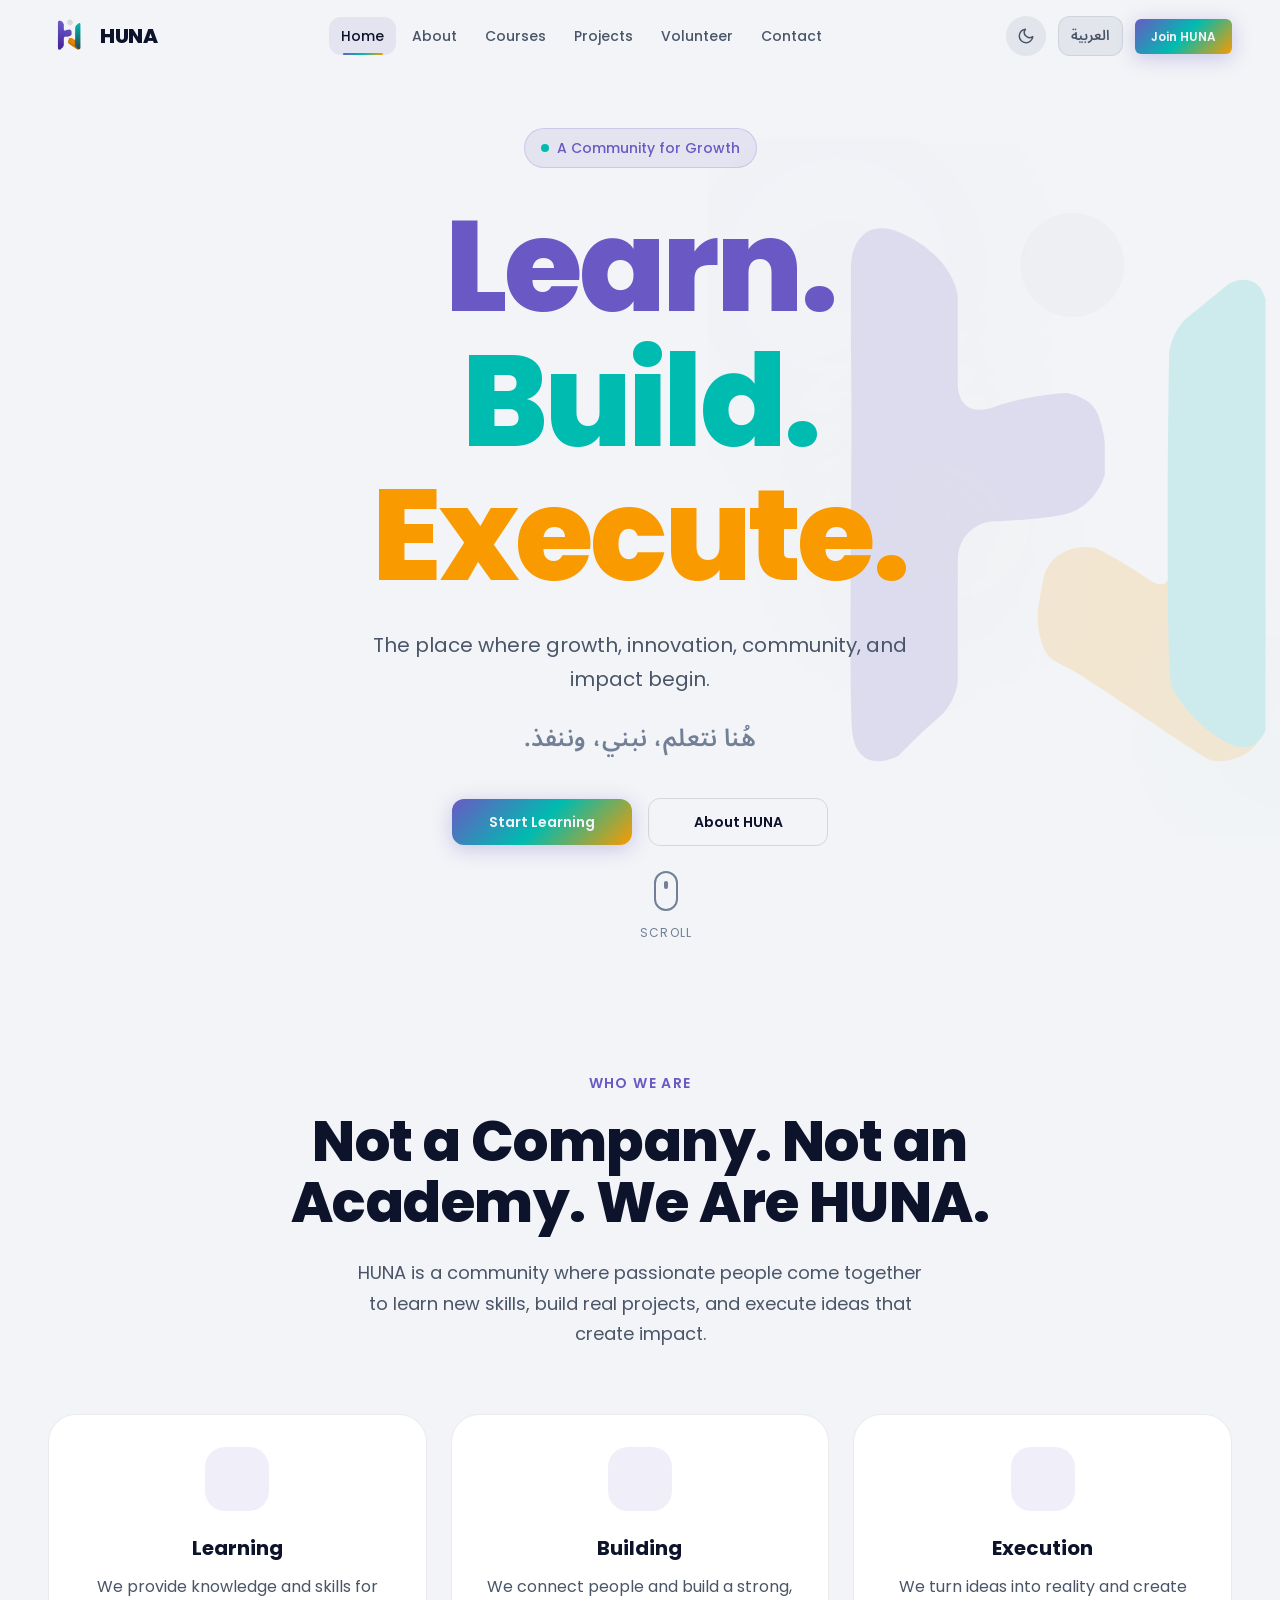
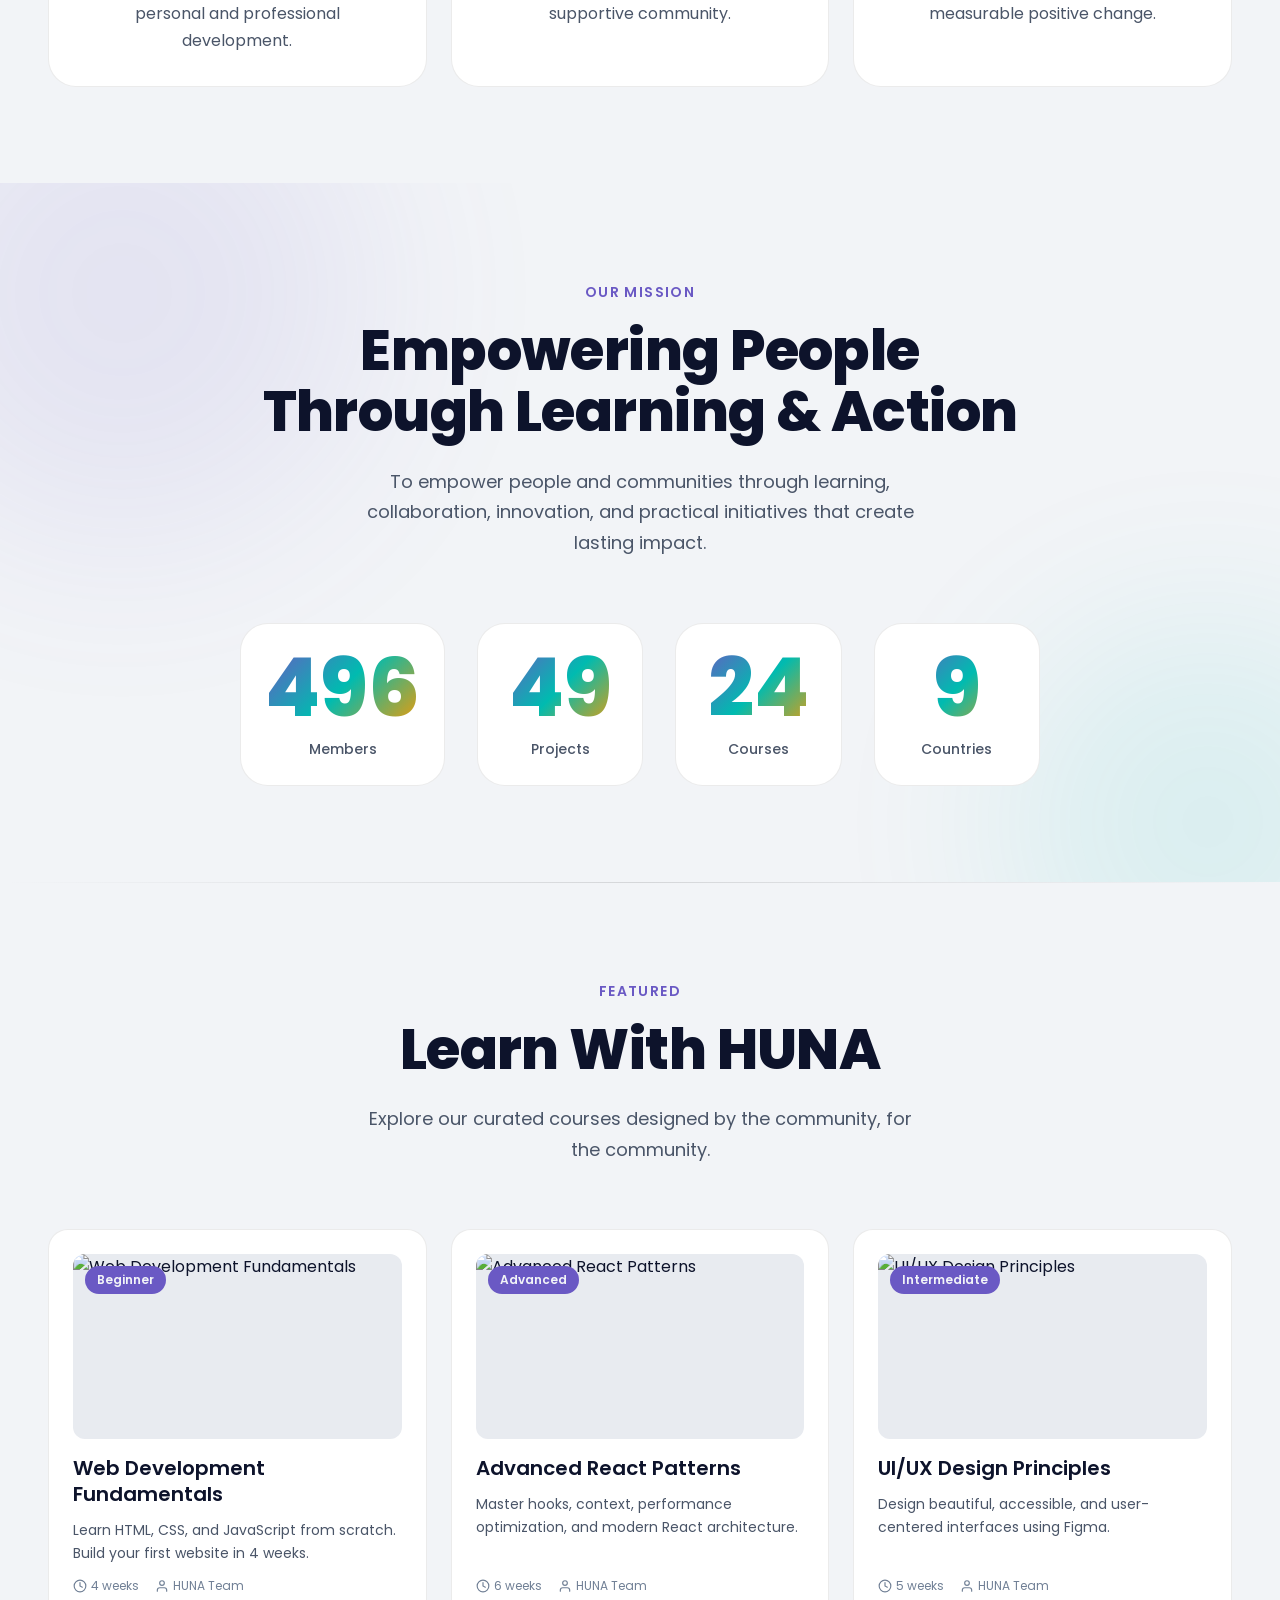
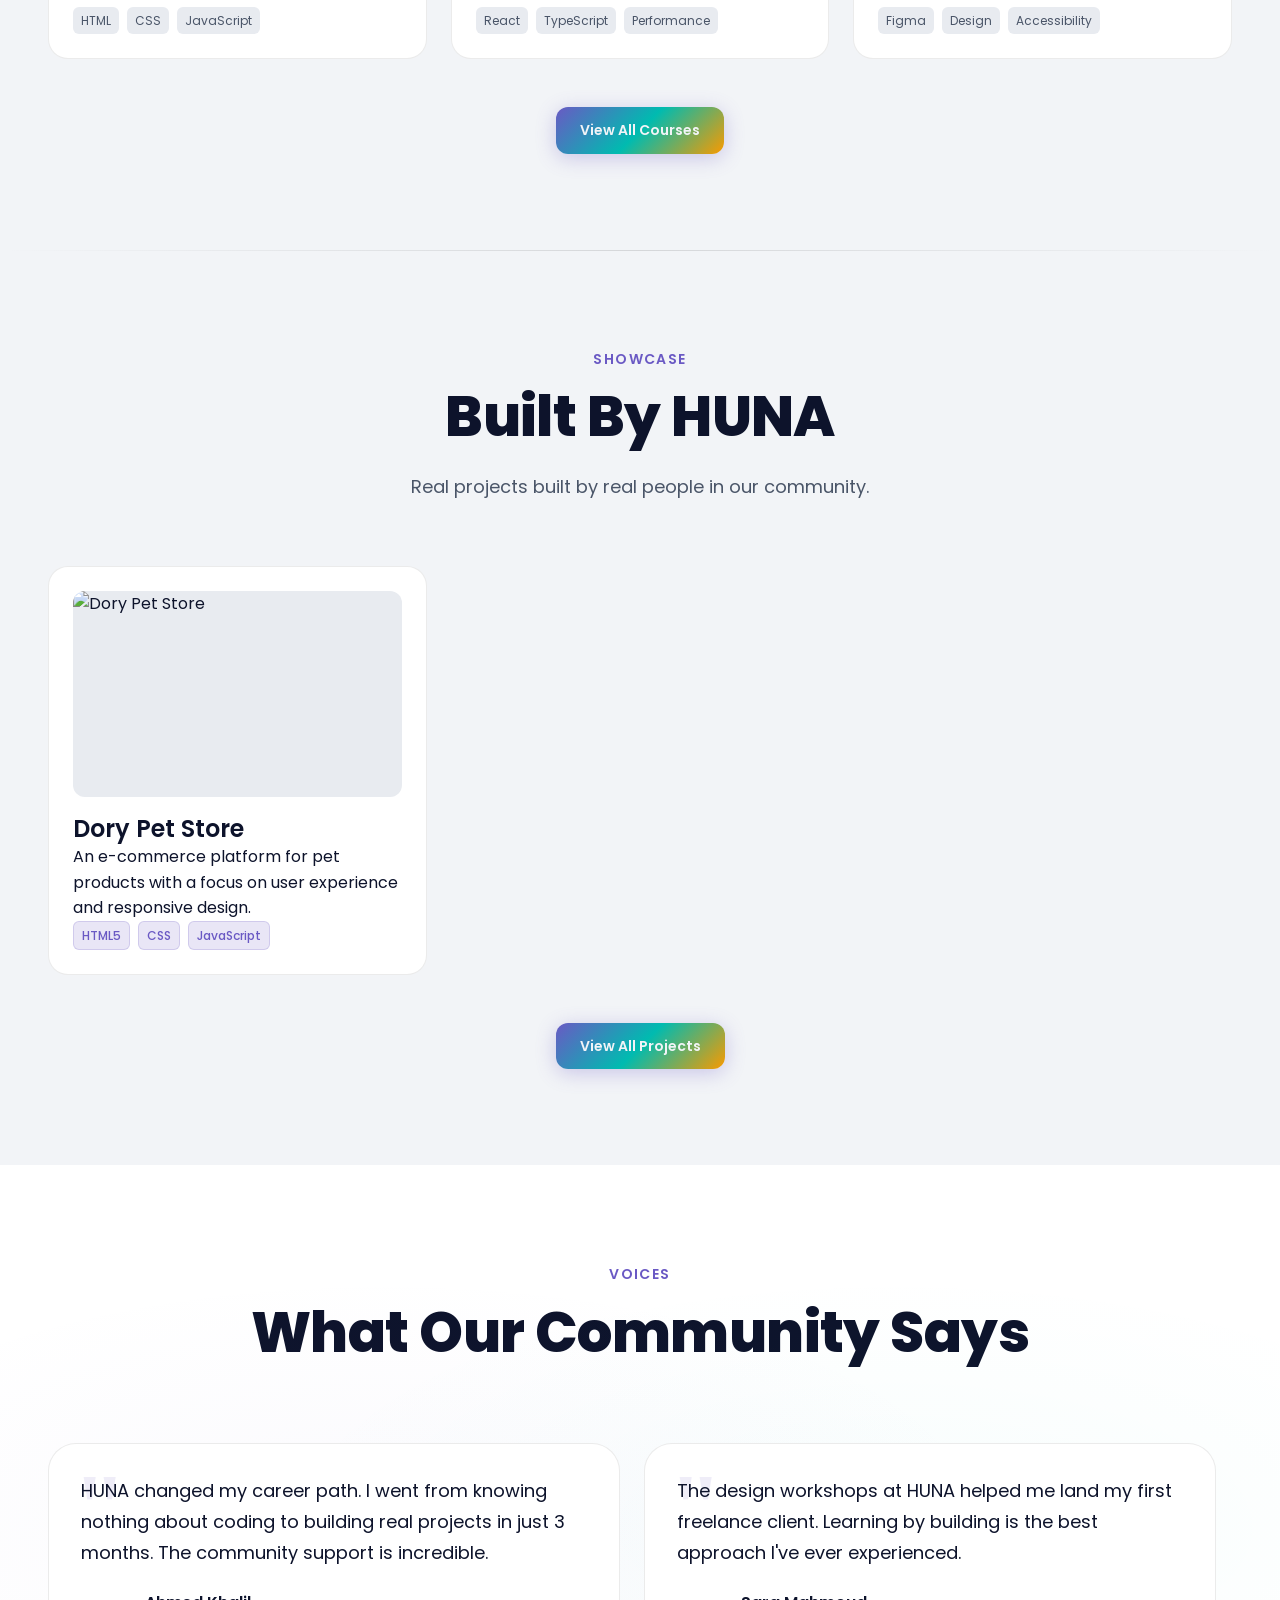
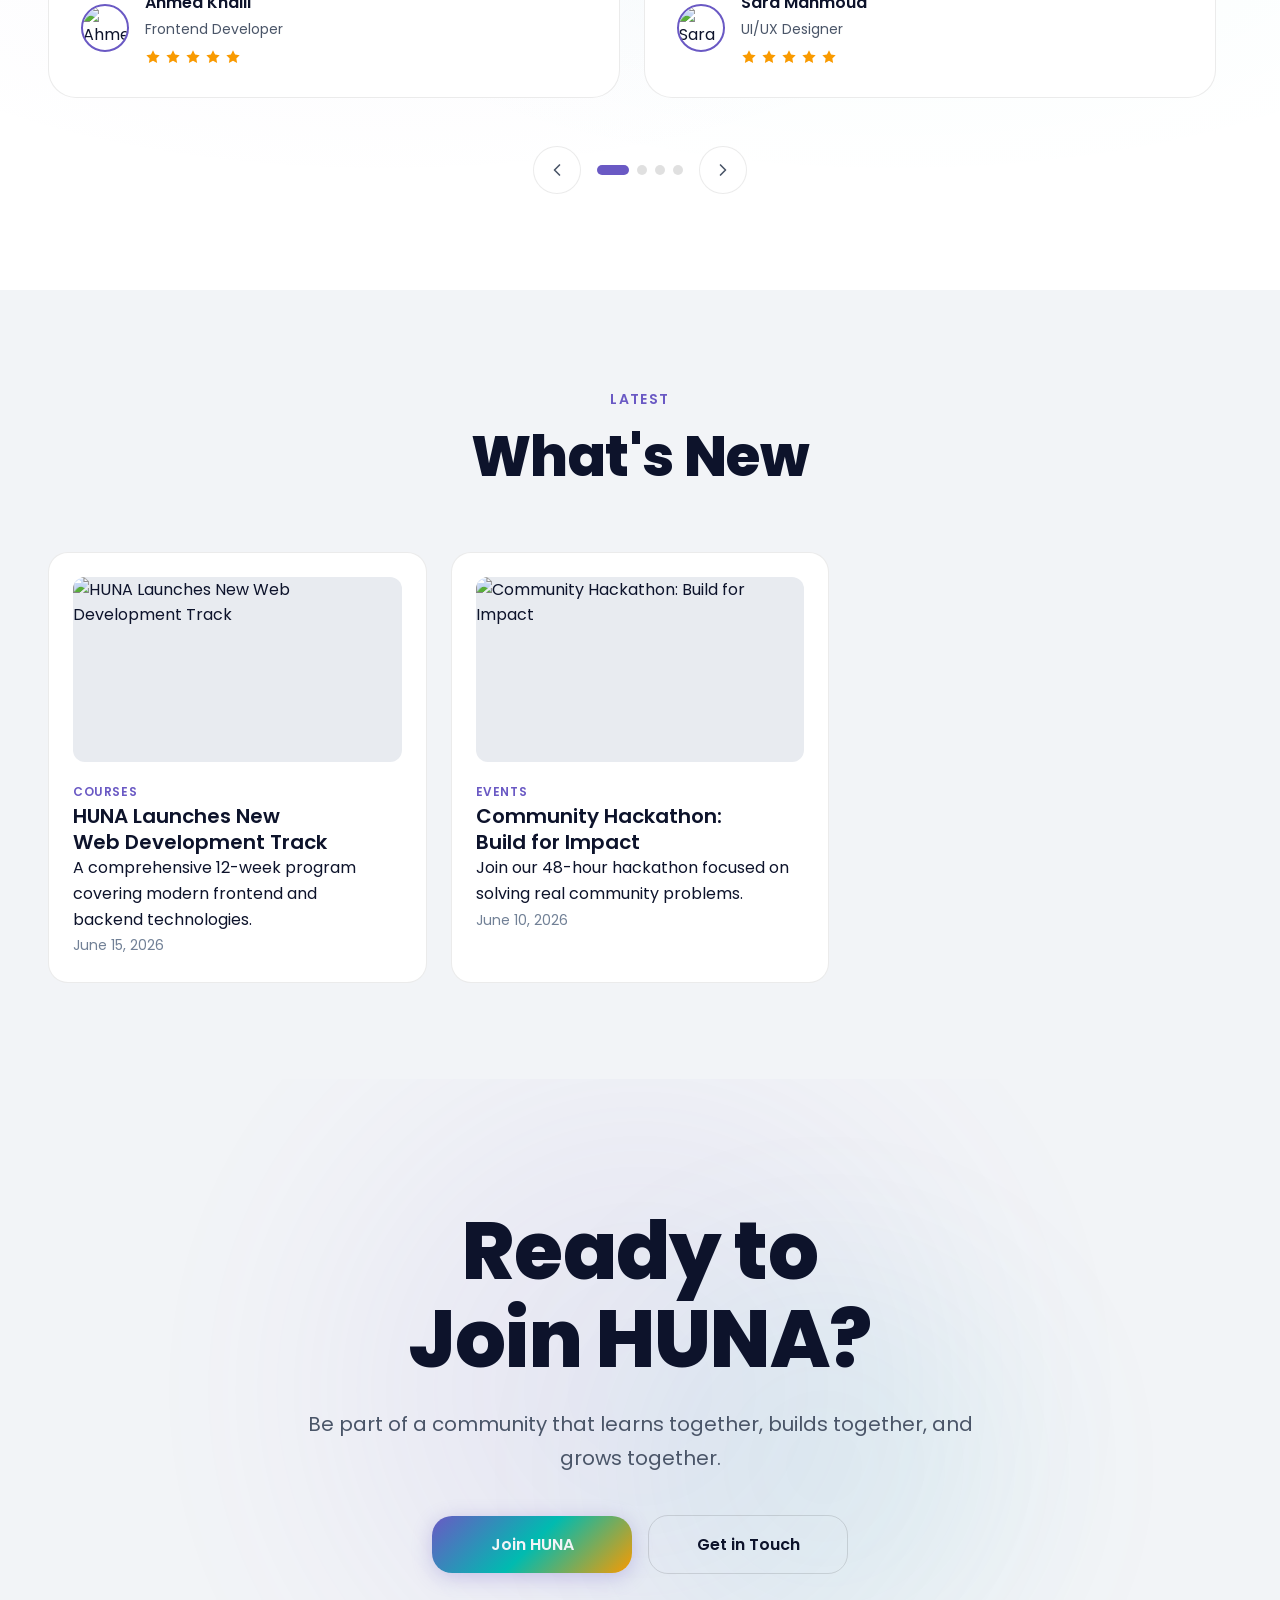
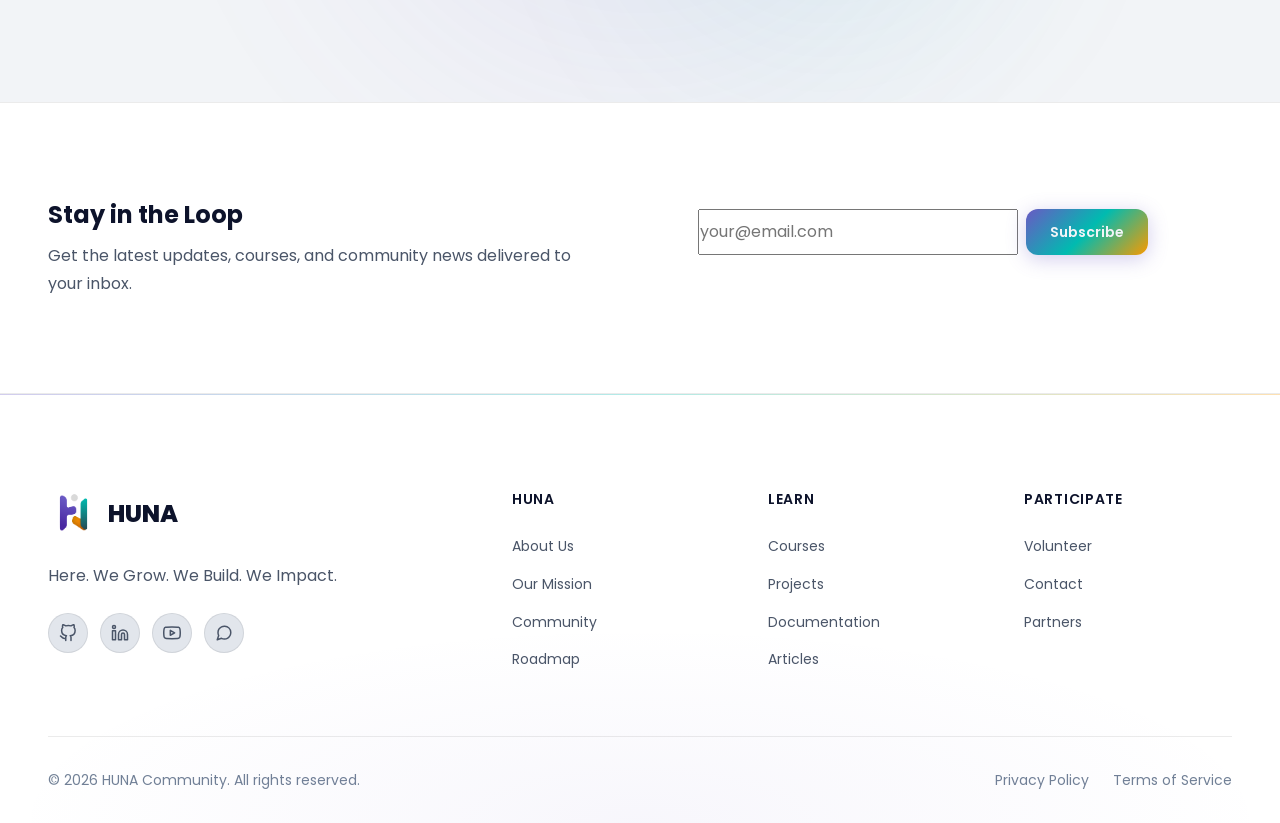
==== index.html @ 27f00f39 "Launch v1" ====
<!DOCTYPE html>
<html lang="en" dir="ltr">
<head>
  <meta charset="UTF-8">
  <meta name="viewport" content="width=device-width, initial-scale=1.0">
  <meta name="description" content="HUNA — A community where people come together to Learn, Build, and Execute. Here, we grow.">
  <meta name="theme-color" content="#0D132B">
  <meta name="color-scheme" content="dark light">
  
  <title>HUNA — Learn. Build. Execute.</title>
  
  <!-- Preconnect -->
  <link rel="preconnect" href="https://fonts.googleapis.com">
  <link rel="preconnect" href="https://fonts.gstatic.com" crossorigin>
  
  <!-- Fonts -->
  <link href="https://fonts.googleapis.com/css2?family=Poppins:wght@300;400;500;600;700;800&family=Noto+Sans+Arabic:wght@300;400;500;600;700;800&display=swap" rel="stylesheet">
  
  <!-- Favicon -->
  <link rel="icon" type="image/png" href="assets/icons/favicon-32x32.png">
  <link rel="apple-touch-icon" href="assets/icons/apple-touch-icon.png">
  
  <!-- PWA -->
  <link rel="manifest" href="manifest.json">
  
  <!-- CSS -->
  <link rel="stylesheet" href="css/main.css">
  
  <!-- GSAP -->
  <script src="https://cdnjs.cloudflare.com/ajax/libs/gsap/3.12.5/gsap.min.js" defer></script>
  <script src="https://cdnjs.cloudflare.com/ajax/libs/gsap/3.12.5/ScrollTrigger.min.js" defer></script>
  
  <!-- Lenis Smooth Scroll -->
  <script src="https://cdn.jsdelivr.net/npm/@studio-freight/lenis@1.0.42/dist/lenis.min.js" defer></script>
  
  <!-- Lucide Icons -->
  <script src="https://unpkg.com/lucide@latest/dist/umd/lucide.min.js" defer></script>
</head>
<body data-page="home">
  <!-- Loading Screen -->
  <div id="loading-screen" class="loading-screen" aria-hidden="true">
    <div class="loading-logo">
      <svg viewBox="0 0 1002 1003" class="loading-logo-svg" aria-hidden="true">
        <circle cx="521.5" cy="183.5" r="74.5" fill="#D9D9D9"/>
        <path d="M204.644 183.892V306.629C207.091 467.836 200.362 809.178 207.091 856.196C214.162 905.611 255.824 896.091 273.767 885.507C282.739 875.94 306.31 852.044 328.821 832.992C351.332 813.941 357.368 788.009 357.572 777.425V607.67C357.572 566.147 389.381 552.51 405.285 550.881C423.84 550.474 470.371 547.95 508.052 541.111C545.734 534.272 563.718 499.995 568 483.712V440.357C568 435.472 566.165 420.328 558.824 398.834C551.484 377.34 525.18 368.71 512.946 367.082C495.614 367.692 450.429 372.577 408.344 387.232C366.258 401.887 356.96 370.542 357.572 353.037V229.079C356.552 211.167 339.832 168.26 281.108 139.927C222.384 111.594 205.664 157.432 204.644 183.892Z" fill="url(#loadGrad1)"/>
        <path d="M631.214 633.733C653.771 648.897 659.818 635.568 660.023 627.007H797.324C797.324 689.376 801.002 828.176 791.195 858.137C781.388 888.098 734.19 899.976 716.415 891.155C698.639 882.335 557.046 784.762 528.237 767.642C499.429 750.521 485.5 752.5 477 722C468.5 691.5 471.233 679.593 479.814 633.733C488.395 587.874 541 582 558.5 590.5C576 599 608.657 618.569 631.214 633.733Z" fill="url(#loadGrad2)"/>
        <path d="M798 849.515V232.059C786.718 194.89 756.102 203.938 742.204 213.108C731.985 221.666 706.764 242.574 687.634 257.736C668.504 272.897 661.269 298.696 660.043 309.7C657.795 460.905 655.506 768.329 664.335 788.381C673.164 808.433 707.255 852.167 750.175 870.3C779.115 882.527 794.117 861.538 798 849.515Z" fill="url(#loadGrad3)"/>
        <defs>
          <linearGradient id="loadGrad1" x1="372.253" y1="144.202" x2="161.29" y2="874.714">
            <stop offset="0.1" stop-color="#6A59C4"/>
            <stop offset="0.85" stop-color="#4B29A3"/>
          </linearGradient>
          <linearGradient id="loadGrad2" x1="492.55" y1="605.732" x2="770.124" y2="894.407">
            <stop stop-color="#F99A00"/>
            <stop offset="1" stop-color="#EC730C"/>
          </linearGradient>
          <linearGradient id="loadGrad3" x1="728" y1="205" x2="728" y2="874">
            <stop stop-color="#00BBB0"/>
            <stop offset="1" stop-color="#274C56"/>
          </linearGradient>
        </defs>
      </svg>
    </div>
    <div class="loading-bar">
      <div class="loading-bar-fill"></div>
    </div>
    <p class="loading-text" data-i18n="loading">Loading HUNA...</p>
  </div>

  <!-- Cursor Follower (desktop only) -->
  <div class="cursor-follower" aria-hidden="true"></div>
  <div class="cursor-dot" aria-hidden="true"></div>

  <!-- Navigation -->
  <huna-navbar></huna-navbar>

  <!-- Main Content -->
  <main id="main-content">
    <!-- Hero Section -->
    <section id="hero" class="hero">
      <div class="hero-particles" aria-hidden="true"></div>
      <div class="hero-content">
        <div class="hero-badge" data-i18n="hero_badge">A Community for Growth</div>
        <h1 class="hero-title">
          <span class="hero-line" data-i18n="hero_line1">Learn.</span>
          <span class="hero-line" data-i18n="hero_line2">Build.</span>
          <span class="hero-line" data-i18n="hero_line3">Execute.</span>
        </h1>
        <p class="hero-subtitle" data-i18n="hero_subtitle">
          The place where growth, innovation, community, and impact begin.
        </p>
        <p class="hero-arabic" data-i18n="hero_arabic" dir="rtl">هُنا نتعلم، نبني، وننفذ.</p>
        <div class="hero-cta">
          <a href="pages/courses.html" class="btn btn-primary btn-magnetic" data-i18n="cta_learn">
            <i data-lucide="book-open"></i> Start Learning
          </a>
          <a href="pages/about.html" class="btn btn-outline btn-magnetic" data-i18n="cta_about">
            <i data-lucide="users"></i> About HUNA
          </a>
        </div>
      </div>
      <div class="hero-visual" aria-hidden="true">
        <div class="hero-logo-3d">
          <svg viewBox="0 0 1002 1003" class="hero-logo-svg">
            <circle cx="521.5" cy="183.5" r="74.5" fill="#D9D9D9" class="logo-dot"/>
            <path d="M204.644 183.892V306.629C207.091 467.836 200.362 809.178 207.091 856.196C214.162 905.611 255.824 896.091 273.767 885.507C282.739 875.94 306.31 852.044 328.821 832.992C351.332 813.941 357.368 788.009 357.572 777.425V607.67C357.572 566.147 389.381 552.51 405.285 550.881C423.84 550.474 470.371 547.95 508.052 541.111C545.734 534.272 563.718 499.995 568 483.712V440.357C568 435.472 566.165 420.328 558.824 398.834C551.484 377.34 525.18 368.71 512.946 367.082C495.614 367.692 450.429 372.577 408.344 387.232C366.258 401.887 356.96 370.542 357.572 353.037V229.079C356.552 211.167 339.832 168.26 281.108 139.927C222.384 111.594 205.664 157.432 204.644 183.892Z" fill="url(#heroGrad1)" class="logo-part logo-part-1"/>
            <path d="M631.214 633.733C653.771 648.897 659.818 635.568 660.023 627.007H797.324C797.324 689.376 801.002 828.176 791.195 858.137C781.388 888.098 734.19 899.976 716.415 891.155C698.639 882.335 557.046 784.762 528.237 767.642C499.429 750.521 485.5 752.5 477 722C468.5 691.5 471.233 679.593 479.814 633.733C488.395 587.874 541 582 558.5 590.5C576 599 608.657 618.569 631.214 633.733Z" fill="url(#heroGrad2)" class="logo-part logo-part-2"/>
            <path d="M798 849.515V232.059C786.718 194.89 756.102 203.938 742.204 213.108C731.985 221.666 706.764 242.574 687.634 257.736C668.504 272.897 661.269 298.696 660.043 309.7C657.795 460.905 655.506 768.329 664.335 788.381C673.164 808.433 707.255 852.167 750.175 870.3C779.115 882.527 794.117 861.538 798 849.515Z" fill="url(#heroGrad3)" class="logo-part logo-part-3"/>
            <defs>
              <linearGradient id="heroGrad1" x1="372.253" y1="144.202" x2="161.29" y2="874.714">
                <stop offset="0.1" stop-color="#6A59C4"/>
                <stop offset="0.85" stop-color="#4B29A3"/>
              </linearGradient>
              <linearGradient id="heroGrad2" x1="492.55" y1="605.732" x2="770.124" y2="894.407">
                <stop stop-color="#F99A00"/>
                <stop offset="1" stop-color="#EC730C"/>
              </linearGradient>
              <linearGradient id="heroGrad3" x1="728" y1="205" x2="728" y2="874">
                <stop stop-color="#00BBB0"/>
                <stop offset="1" stop-color="#274C56"/>
              </linearGradient>
            </defs>
          </svg>
        </div>
        <div class="floating-shapes" aria-hidden="true">
          <div class="shape shape-1"></div>
          <div class="shape shape-2"></div>
          <div class="shape shape-3"></div>
          <div class="shape shape-4"></div>
        </div>
      </div>
      <div class="hero-scroll-indicator" aria-hidden="true">
        <div class="scroll-mouse">
          <div class="scroll-wheel"></div>
        </div>
        <span data-i18n="scroll_down">Scroll</span>
      </div>
    </section>

    <!-- Community Intro -->
    <section id="community" class="section community-section">
      <div class="container">
        <div class="section-header">
          <span class="section-label" data-i18n="community_label">Who We Are</span>
          <h2 class="section-title" data-i18n="community_title">Not a Company. Not an Academy.<br>We Are <span class="text-gradient">HUNA</span>.</h2>
          <p class="section-desc" data-i18n="community_desc">
            HUNA is a community where passionate people come together to learn new skills, 
            build real projects, and execute ideas that create impact.
          </p>
        </div>
        <div class="community-grid">
          <div class="community-card" data-reveal>
            <div class="card-icon" style="--icon-color: #6A59C4;">
              <i data-lucide="book-open"></i>
            </div>
            <h3 data-i18n="pillar_learn">Learning</h3>
            <p data-i18n="pillar_learn_desc">We provide knowledge and skills for personal and professional development.</p>
          </div>
          <div class="community-card" data-reveal>
            <div class="card-icon" style="--icon-color: #00BBB0;">
              <i data-lucide="hammer"></i>
            </div>
            <h3 data-i18n="pillar_build">Building</h3>
            <p data-i18n="pillar_build_desc">We connect people and build a strong, supportive community.</p>
          </div>
          <div class="community-card" data-reveal>
            <div class="card-icon" style="--icon-color: #F99A00;">
              <i data-lucide="zap"></i>
            </div>
            <h3 data-i18n="pillar_execute">Execution</h3>
            <p data-i18n="pillar_execute_desc">We turn ideas into reality and create measurable positive change.</p>
          </div>
        </div>
      </div>
    </section>

    <!-- Mission -->
    <section id="mission" class="section mission-section">
      <div class="container">
        <div class="mission-content" data-reveal>
          <span class="section-label" data-i18n="mission_label">Our Mission</span>
          <h2 class="section-title" data-i18n="mission_title">Empowering People Through<br><span class="text-gradient">Learning & Action</span></h2>
          <p class="section-desc" data-i18n="mission_desc">
            To empower people and communities through learning, collaboration, innovation, 
            and practical initiatives that create lasting impact.
          </p>
          <div class="mission-stats">
            <div class="stat-item" data-counter="500">
              <span class="stat-number">0</span>
              <span class="stat-label" data-i18n="stat_members">Members</span>
            </div>
            <div class="stat-item" data-counter="50">
              <span class="stat-number">0</span>
              <span class="stat-label" data-i18n="stat_projects">Projects</span>
            </div>
            <div class="stat-item" data-counter="25">
              <span class="stat-number">0</span>
              <span class="stat-label" data-i18n="stat_courses">Courses</span>
            </div>
            <div class="stat-item" data-counter="10">
              <span class="stat-number">0</span>
              <span class="stat-label" data-i18n="stat_countries">Countries</span>
            </div>
          </div>
        </div>
      </div>
      <div class="mission-bg" aria-hidden="true">
        <div class="gradient-orb orb-1"></div>
        <div class="gradient-orb orb-2"></div>
      </div>
    </section>

    <!-- Featured Courses -->
    <section id="featured-courses" class="section courses-section">
      <div class="container">
        <div class="section-header">
          <span class="section-label" data-i18n="courses_label">Featured</span>
          <h2 class="section-title" data-i18n="courses_title">Learn With <span class="text-gradient">HUNA</span></h2>
          <p class="section-desc" data-i18n="courses_desc">Explore our curated courses designed by the community, for the community.</p>
        </div>
        <div class="courses-grid" id="featured-courses-grid">
          <!-- Dynamically loaded from courses.json -->
        </div>
        <div class="section-cta">
          <a href="pages/courses.html" class="btn btn-primary btn-magnetic" data-i18n="view_all_courses">
            <i data-lucide="arrow-right"></i> View All Courses
          </a>
        </div>
      </div>
    </section>

    <!-- Featured Projects -->
    <section id="featured-projects" class="section projects-section">
      <div class="container">
        <div class="section-header">
          <span class="section-label" data-i18n="projects_label">Showcase</span>
          <h2 class="section-title" data-i18n="projects_title">Built By <span class="text-gradient">HUNA</span></h2>
          <p class="section-desc" data-i18n="projects_desc">Real projects built by real people in our community.</p>
        </div>
        <div class="projects-grid" id="featured-projects-grid">
          <!-- Dynamically loaded from projects.json -->
        </div>
        <div class="section-cta">
          <a href="pages/projects.html" class="btn btn-primary btn-magnetic" data-i18n="view_all_projects">
            <i data-lucide="arrow-right"></i> View All Projects
          </a>
        </div>
      </div>
    </section>

    <!-- Testimonials -->
    <section id="testimonials" class="section testimonials-section">
      <div class="container">
        <div class="section-header">
          <span class="section-label" data-i18n="testimonials_label">Voices</span>
          <h2 class="section-title" data-i18n="testimonials_title">What Our <span class="text-gradient">Community</span> Says</h2>
        </div>
        <div class="testimonials-carousel" id="testimonials-carousel">
          <!-- Dynamically loaded from testimonials.json -->
        </div>
      </div>
    </section>

    <!-- Latest Updates / News -->
    <section id="updates" class="section updates-section">
      <div class="container">
        <div class="section-header">
          <span class="section-label" data-i18n="updates_label">Latest</span>
          <h2 class="section-title" data-i18n="updates_title">What's <span class="text-gradient">New</span></h2>
        </div>
        <div class="updates-grid" id="updates-grid">
          <!-- Dynamically loaded from news.json -->
        </div>
      </div>
    </section>

    <!-- CTA -->
    <section id="cta" class="section cta-section">
      <div class="container">
        <div class="cta-content" data-reveal>
          <h2 class="cta-title" data-i18n="cta_title">Ready to Join <span class="text-gradient">HUNA</span>?</h2>
          <p class="cta-desc" data-i18n="cta_desc">
            Be part of a community that learns together, builds together, and grows together.
          </p>
          <div class="cta-buttons">
            <a href="pages/volunteer.html" class="btn btn-primary btn-large btn-magnetic" data-i18n="cta_join">
              <i data-lucide="user-plus"></i> Join HUNA
            </a>
            <a href="pages/contact.html" class="btn btn-outline btn-large btn-magnetic" data-i18n="cta_contact">
              <i data-lucide="message-circle"></i> Get in Touch
            </a>
          </div>
        </div>
      </div>
      <div class="cta-bg" aria-hidden="true">
        <div class="gradient-orb orb-1"></div>
        <div class="gradient-orb orb-2"></div>
      </div>
    </section>

    <!-- Newsletter -->
    <section id="newsletter" class="section newsletter-section">
      <div class="container">
        <div class="newsletter-content" data-reveal>
          <div class="newsletter-text">
            <h3 data-i18n="newsletter_title">Stay in the Loop</h3>
            <p data-i18n="newsletter_desc">Get the latest updates, courses, and community news delivered to your inbox.</p>
          </div>
          <form class="newsletter-form" id="newsletter-form">
            <div class="input-group">
              <input type="email" placeholder="your@email.com" required data-i18n-placeholder="email_placeholder">
              <button type="submit" class="btn btn-primary" data-i18n="subscribe">Subscribe</button>
            </div>
            <p class="form-message" id="newsletter-message"></p>
          </form>
        </div>
      </div>
    </section>
  </main>

  <!-- Footer -->
  <huna-footer></huna-footer>

  <!-- Toast Container -->
  <div class="toast-container" id="toast-container" aria-live="polite" aria-atomic="true"></div>

  <!-- Scripts -->
  <script type="module" src="js/main.js"></script>
</body>
</html>
---- css/main.css ----
/* ============================================
   HUNA Main CSS — Entry Point
   ============================================ */

/* Base */
@import url('base/reset.css');
@import url('base/variables.css');
@import url('base/typography.css');
@import url('base/layout.css');

/* Themes */
@import url('themes/dark.css');
@import url('themes/light.css');

/* Animations */
@import url('animations/keyframes.css');

/* Components */
@import url('components/buttons.css');
@import url('components/cards.css');
@import url('components/forms.css');
@import url('components/modal.css');
@import url('components/toast.css');
@import url('components/loading.css');

/* Sections */
@import url('sections/navbar.css');
@import url('sections/hero.css');
@import url('sections/community.css');
@import url('sections/mission.css');
@import url('sections/courses.css');
@import url('sections/testimonials.css');
@import url('sections/cta.css');
@import url('sections/footer.css');

/* ============================================
   Global Styles & Utilities
   ============================================ */

/* Cursor Effects (Desktop Only) */
@media (hover: hover) and (pointer: fine) {
  .cursor-follower {
    position: fixed;
    width: 40px;
    height: 40px;
    border: 1px solid var(--accent-primary);
    border-radius: 50%;
    pointer-events: none;
    z-index: 9999;
    transition: transform 0.15s ease, opacity 0.15s ease;
    opacity: 0;
    mix-blend-mode: difference;
  }
  
  .cursor-follower.active {
    opacity: 0.5;
  }
  
  .cursor-follower.hovering {
    transform: scale(1.5);
    background: rgba(106, 89, 196, 0.1);
    border-color: var(--accent-secondary);
  }
  
  .cursor-dot {
    position: fixed;
    width: 8px;
    height: 8px;
    background: var(--accent-primary);
    border-radius: 50%;
    pointer-events: none;
    z-index: 9999;
    transition: transform 0.1s ease;
    opacity: 0;
  }
  
  .cursor-dot.active {
    opacity: 1;
  }
  
  body:hover .cursor-follower,
  body:hover .cursor-dot {
    opacity: 1;
  }
}

@media (hover: none) or (pointer: coarse) {
  .cursor-follower,
  .cursor-dot {
    display: none;
  }
}

/* Page Transitions */
.page-transition-overlay {
  position: fixed;
  inset: 0;
  z-index: 9998;
  background: var(--bg-primary);
  pointer-events: none;
  opacity: 0;
  transition: opacity 0.4s ease;
}

.page-transition-overlay.active {
  opacity: 1;
}

/* Smooth scroll with Lenis */
html.lenis {
  height: auto;
}

.lenis.lenis-smooth {
  scroll-behavior: auto;
}

.lenis.lenis-smooth [data-lenis-prevent] {
  overscroll-behavior: contain;
}

.lenis.lenis-stopped {
  overflow: hidden;
}

/* Magnetic button effect */
.btn-magnetic {
  transition: transform 0.3s cubic-bezier(0.34, 1.56, 0.64, 1);
}

/* Card tilt effect */
.card-tilt {
  transform-style: preserve-3d;
  perspective: 1000px;
}

.card-tilt:hover {
  transform: rotateX(2deg) rotateY(-2deg) translateY(-4px);
}

/* Gradient text utility */
.text-gradient {
  background: var(--accent-gradient);
  -webkit-background-clip: text;
  -webkit-text-fill-color: transparent;
  background-clip: text;
}

/* Glow effects */
.glow-purple {
  box-shadow: 0 0 30px rgba(106, 89, 196, 0.3);
}

.glow-teal {
  box-shadow: 0 0 30px rgba(0, 187, 176, 0.3);
}

.glow-orange {
  box-shadow: 0 0 30px rgba(249, 154, 0, 0.3);
}

/* Glass morphism */
.glass {
  background: rgba(13, 19, 43, 0.6);
  backdrop-filter: blur(20px) saturate(180%);
  -webkit-backdrop-filter: blur(20px) saturate(180%);
  border: 1px solid rgba(255, 255, 255, 0.1);
}

[data-theme="light"] .glass {
  background: rgba(255, 255, 255, 0.7);
  border-color: rgba(0, 0, 0, 0.08);
}

/* Section divider */
.section-divider {
  height: 1px;
  background: linear-gradient(90deg, transparent, var(--border-secondary), transparent);
  margin: 0 auto;
  max-width: 200px;
}

/* Badge styles */
.badge {
  display: inline-flex;
  align-items: center;
  gap: var(--space-1);
  padding: var(--space-1) var(--space-3);
  font-size: var(--text-xs);
  font-weight: var(--font-semibold);
  border-radius: var(--radius-full);
  text-transform: uppercase;
  letter-spacing: 0.05em;
}

.badge-primary {
  background: rgba(106, 89, 196, 0.15);
  color: var(--huna-purple);
  border: 1px solid rgba(106, 89, 196, 0.2);
}

.badge-success {
  background: rgba(16, 185, 129, 0.15);
  color: #10B981;
  border: 1px solid rgba(16, 185, 129, 0.2);
}

.badge-warning {
  background: rgba(249, 154, 0, 0.15);
  color: var(--huna-orange);
  border: 1px solid rgba(249, 154, 0, 0.2);
}

.badge-info {
  background: rgba(0, 187, 176, 0.15);
  color: var(--huna-teal);
  border: 1px solid rgba(0, 187, 176, 0.2);
}

/* Timeline component */
.timeline {
  position: relative;
  padding-left: var(--space-8);
}

[dir="rtl"] .timeline {
  padding-left: 0;
  padding-right: var(--space-8);
}

.timeline::before {
  content: '';
  position: absolute;
  left: 0;
  top: 0;
  bottom: 0;
  width: 2px;
  background: var(--accent-gradient);
  border-radius: var(--radius-full);
}

[dir="rtl"] .timeline::before {
  left: auto;
  right: 0;
}

.timeline-item {
  position: relative;
  padding-bottom: var(--space-8);
}

.timeline-item::before {
  content: '';
  position: absolute;
  left: calc(-1 * var(--space-8) + 5px);
  top: var(--space-2);
  width: 12px;
  height: 12px;
  background: var(--bg-primary);
  border: 2px solid var(--accent-primary);
  border-radius: 50%;
}

[dir="rtl"] .timeline-item::before {
  left: auto;
  right: calc(-1 * var(--space-8) + 5px);
}

.timeline-item:last-child {
  padding-bottom: 0;
}

/* FAQ Accordion */
.accordion-item {
  border: 1px solid var(--border-primary);
  border-radius: var(--radius-lg);
  overflow: hidden;
  margin-bottom: var(--space-4);
  transition: all var(--transition-base);
}

.accordion-item:hover {
  border-color: var(--border-secondary);
}

.accordion-trigger {
  width: 100%;
  display: flex;
  align-items: center;
  justify-content: space-between;
  padding: var(--space-5) var(--space-6);
  font-size: var(--text-base);
  font-weight: var(--font-semibold);
  color: var(--text-primary);
  background: var(--bg-card);
  transition: all var(--transition-fast);
  text-align: left;
}

[dir="rtl"] .accordion-trigger {
  text-align: right;
}

.accordion-trigger:hover {
  background: var(--bg-hover);
}

.accordion-trigger svg {
  width: 20px;
  height: 20px;
  color: var(--accent-primary);
  transition: transform var(--transition-base);
  flex-shrink: 0;
}

.accordion-item.open .accordion-trigger svg {
  transform: rotate(180deg);
}

.accordion-content {
  max-height: 0;
  overflow: hidden;
  transition: max-height 0.4s ease, padding 0.4s ease;
  background: var(--bg-card);
}

.accordion-item.open .accordion-content {
  max-height: 500px;
  padding: 0 var(--space-6) var(--space-6);
}

.accordion-content p {
  color: var(--text-secondary);
  line-height: 1.7;
}

/* Gallery */
.gallery-grid {
  display: grid;
  grid-template-columns: repeat(auto-fill, minmax(250px, 1fr));
  gap: var(--space-4);
}

.gallery-item {
  position: relative;
  border-radius: var(--radius-lg);
  overflow: hidden;
  aspect-ratio: 4/3;
  cursor: pointer;
}

.gallery-item img {
  width: 100%;
  height: 100%;
  object-fit: cover;
  transition: transform var(--transition-slow);
}

.gallery-item:hover img {
  transform: scale(1.05);
}

.gallery-item-overlay {
  position: absolute;
  inset: 0;
  background: linear-gradient(to top, rgba(13, 19, 43, 0.8) 0%, transparent 60%);
  opacity: 0;
  transition: opacity var(--transition-base);
  display: flex;
  align-items: flex-end;
  padding: var(--space-4);
}

.gallery-item:hover .gallery-item-overlay {
  opacity: 1;
}

/* Breadcrumbs */
.breadcrumbs {
  display: flex;
  align-items: center;
  gap: var(--space-2);
  font-size: var(--text-sm);
  color: var(--text-muted);
  margin-bottom: var(--space-8);
}

.breadcrumbs a {
  color: var(--text-secondary);
  transition: color var(--transition-fast);
}

.breadcrumbs a:hover {
  color: var(--accent-primary);
}

.breadcrumbs svg {
  width: 16px;
  height: 16px;
  color: var(--text-muted);
}

[dir="rtl"] .breadcrumbs svg {
  transform: rotate(180deg);
}

/* Responsive utilities */
@media (max-width: 767px) {
  .hide-mobile {
    display: none !important;
  }
}

@media (min-width: 768px) {
  .show-mobile-only {
    display: none !important;
  }
}

/* Print styles */
@media print {
  .navbar,
  .footer,
  .hero-scroll-indicator,
  .cursor-follower,
  .cursor-dot,
  .floating-shapes,
  .hero-particles {
    display: none !important;
  }
  
  .hero {
    min-height: auto;
    padding: 2rem 0;
  }
  
  body {
    background: white !important;
    color: black !important;
  }
}
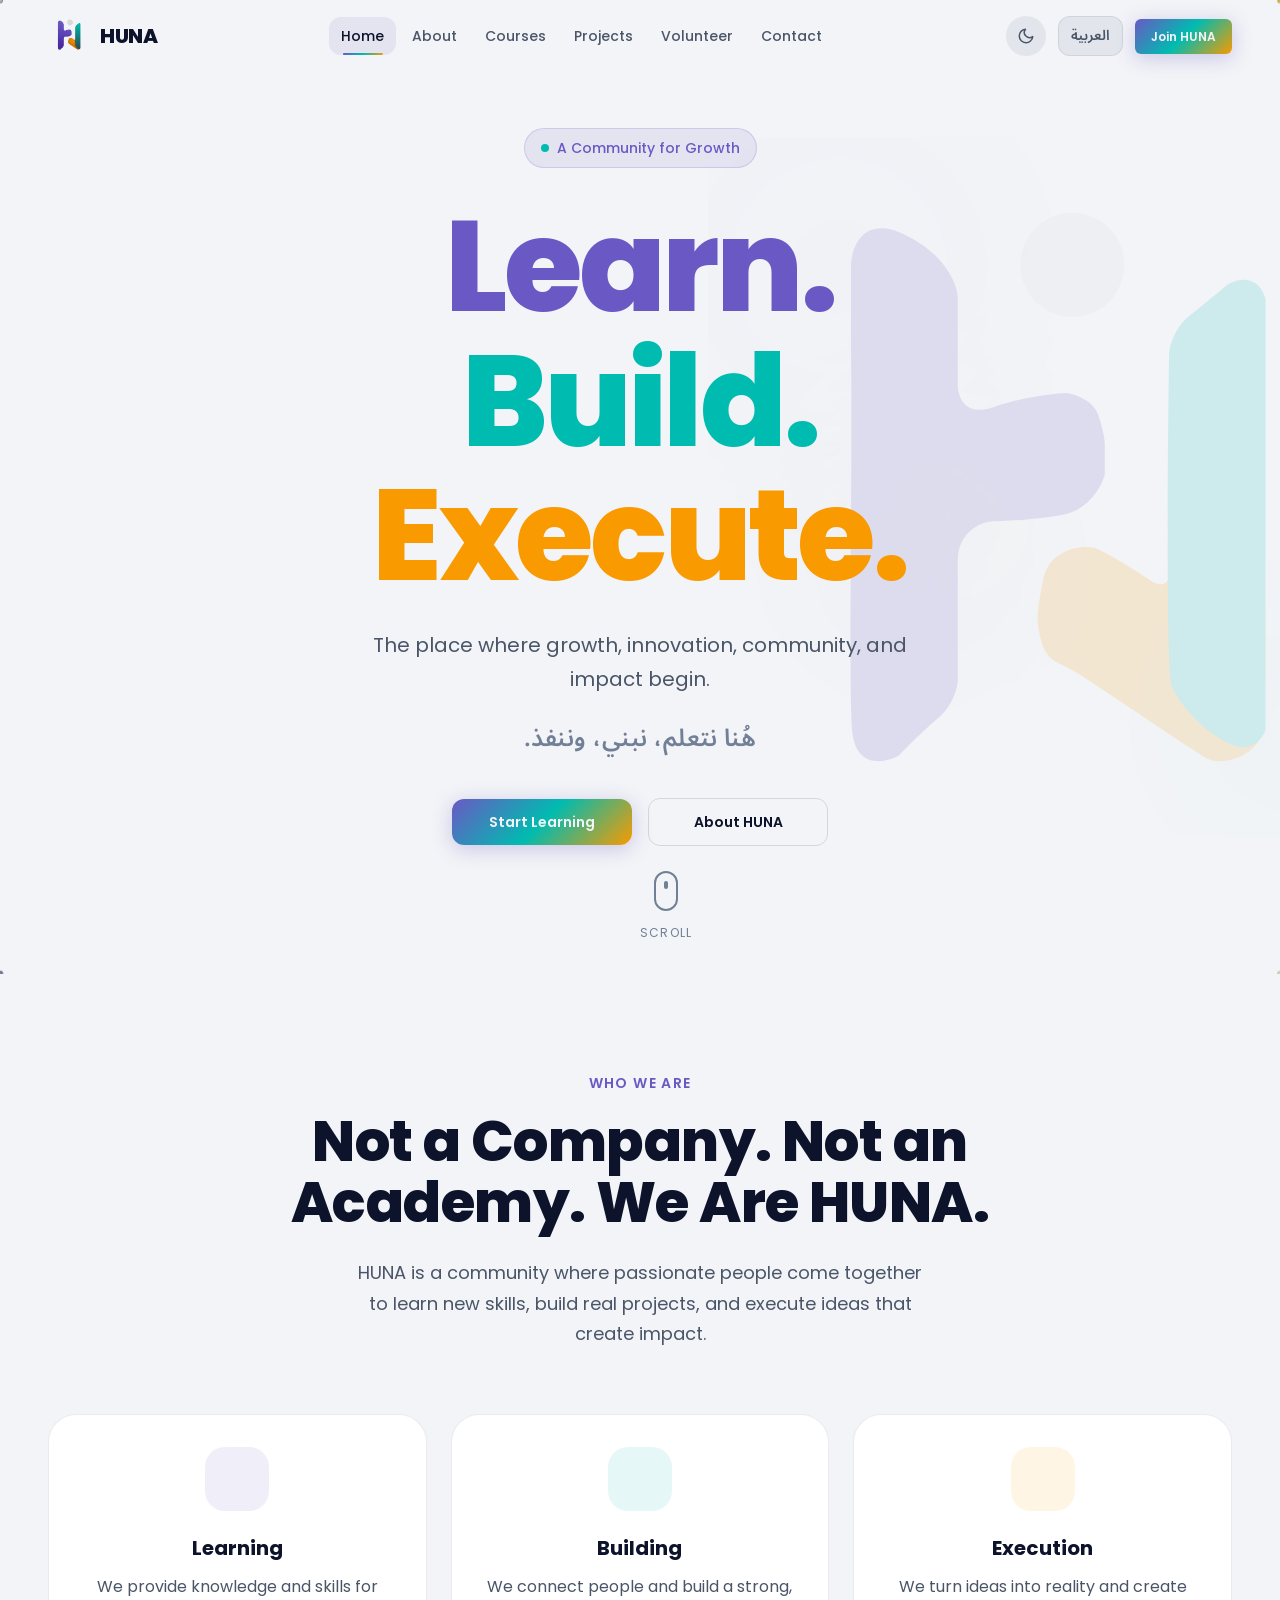
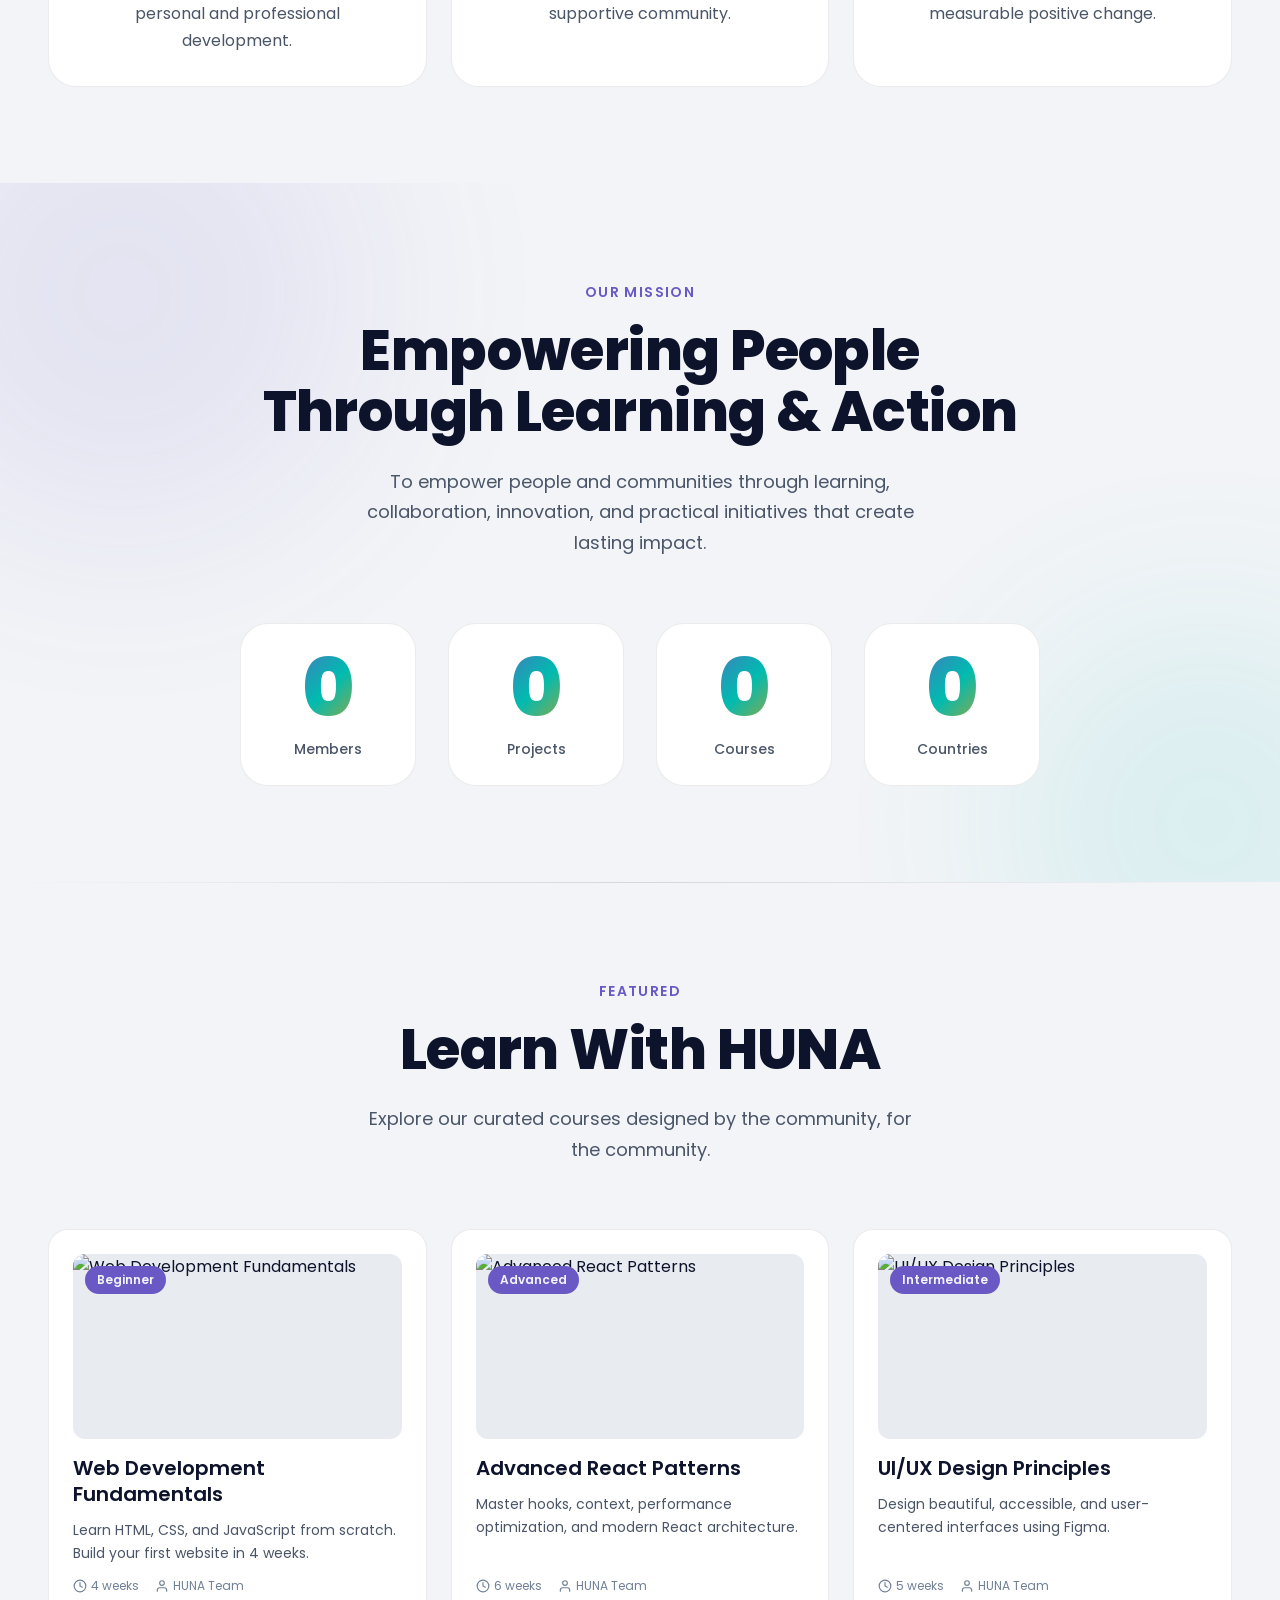
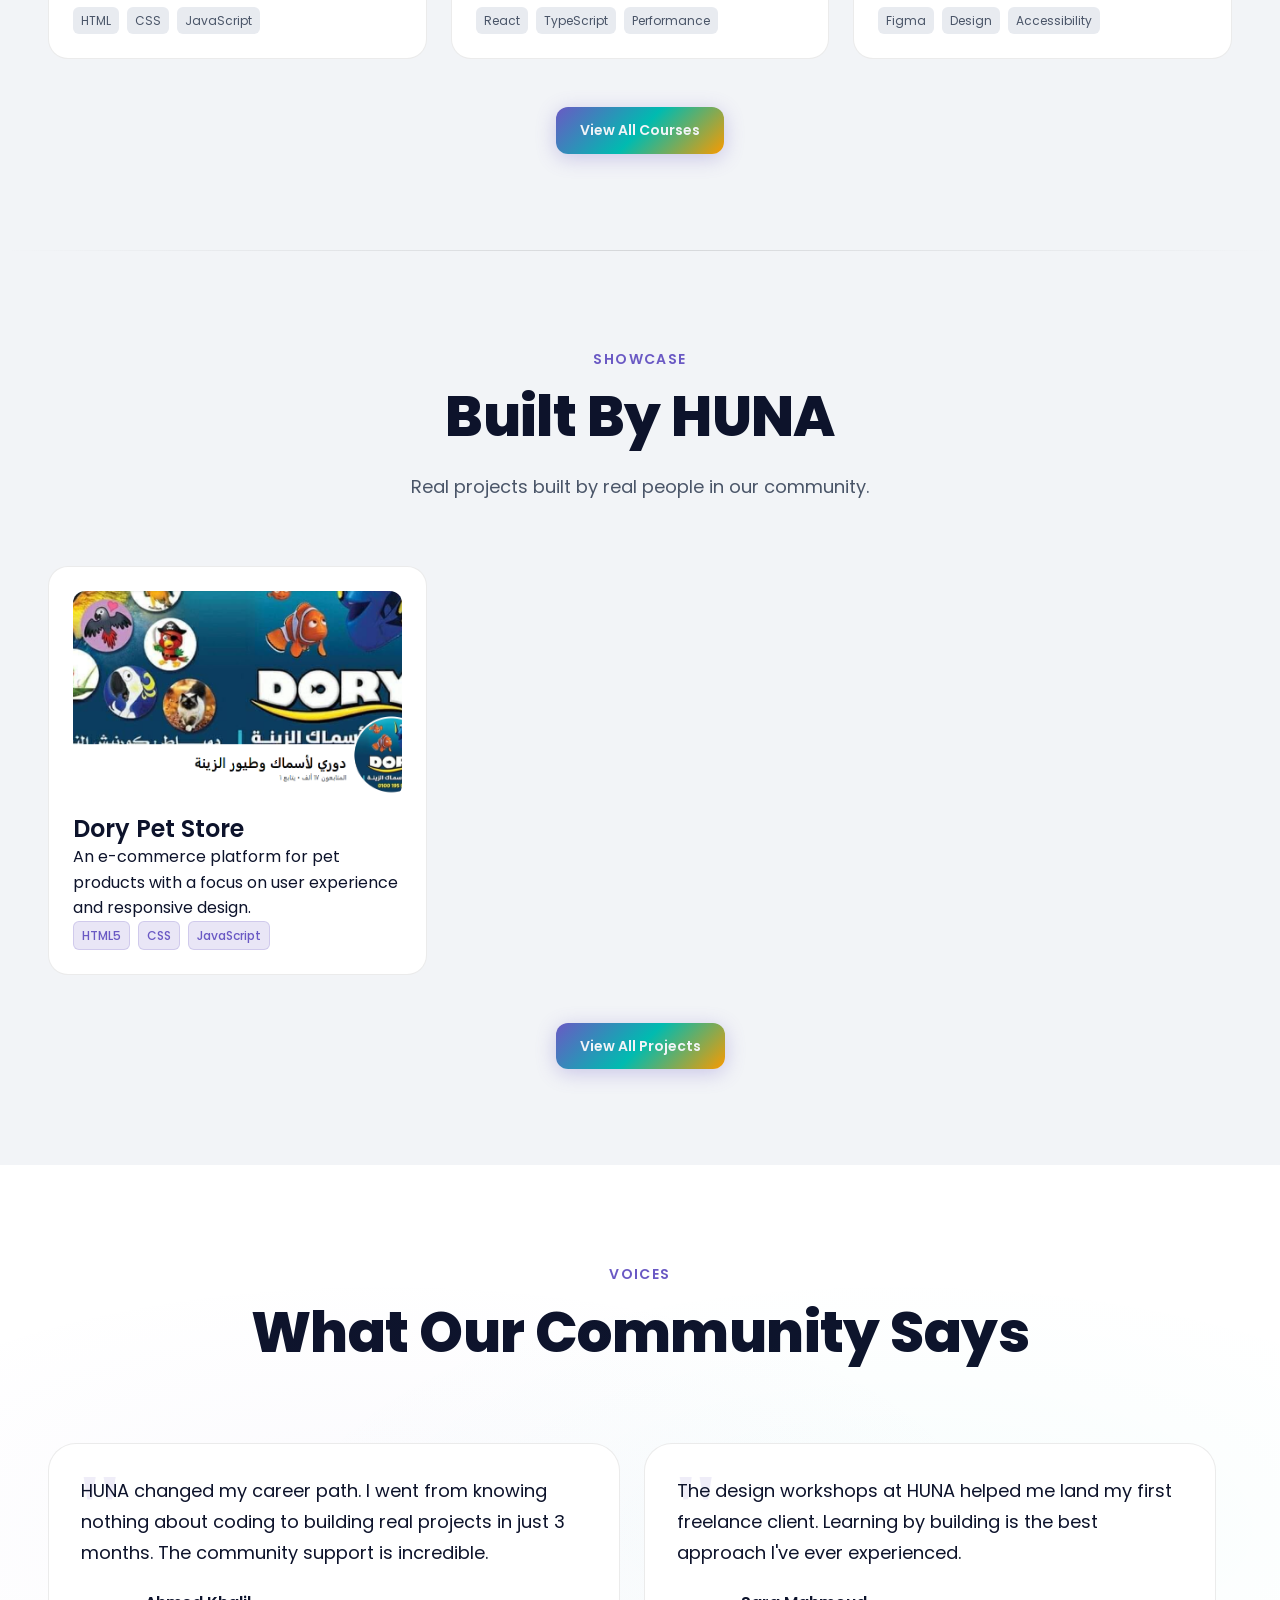
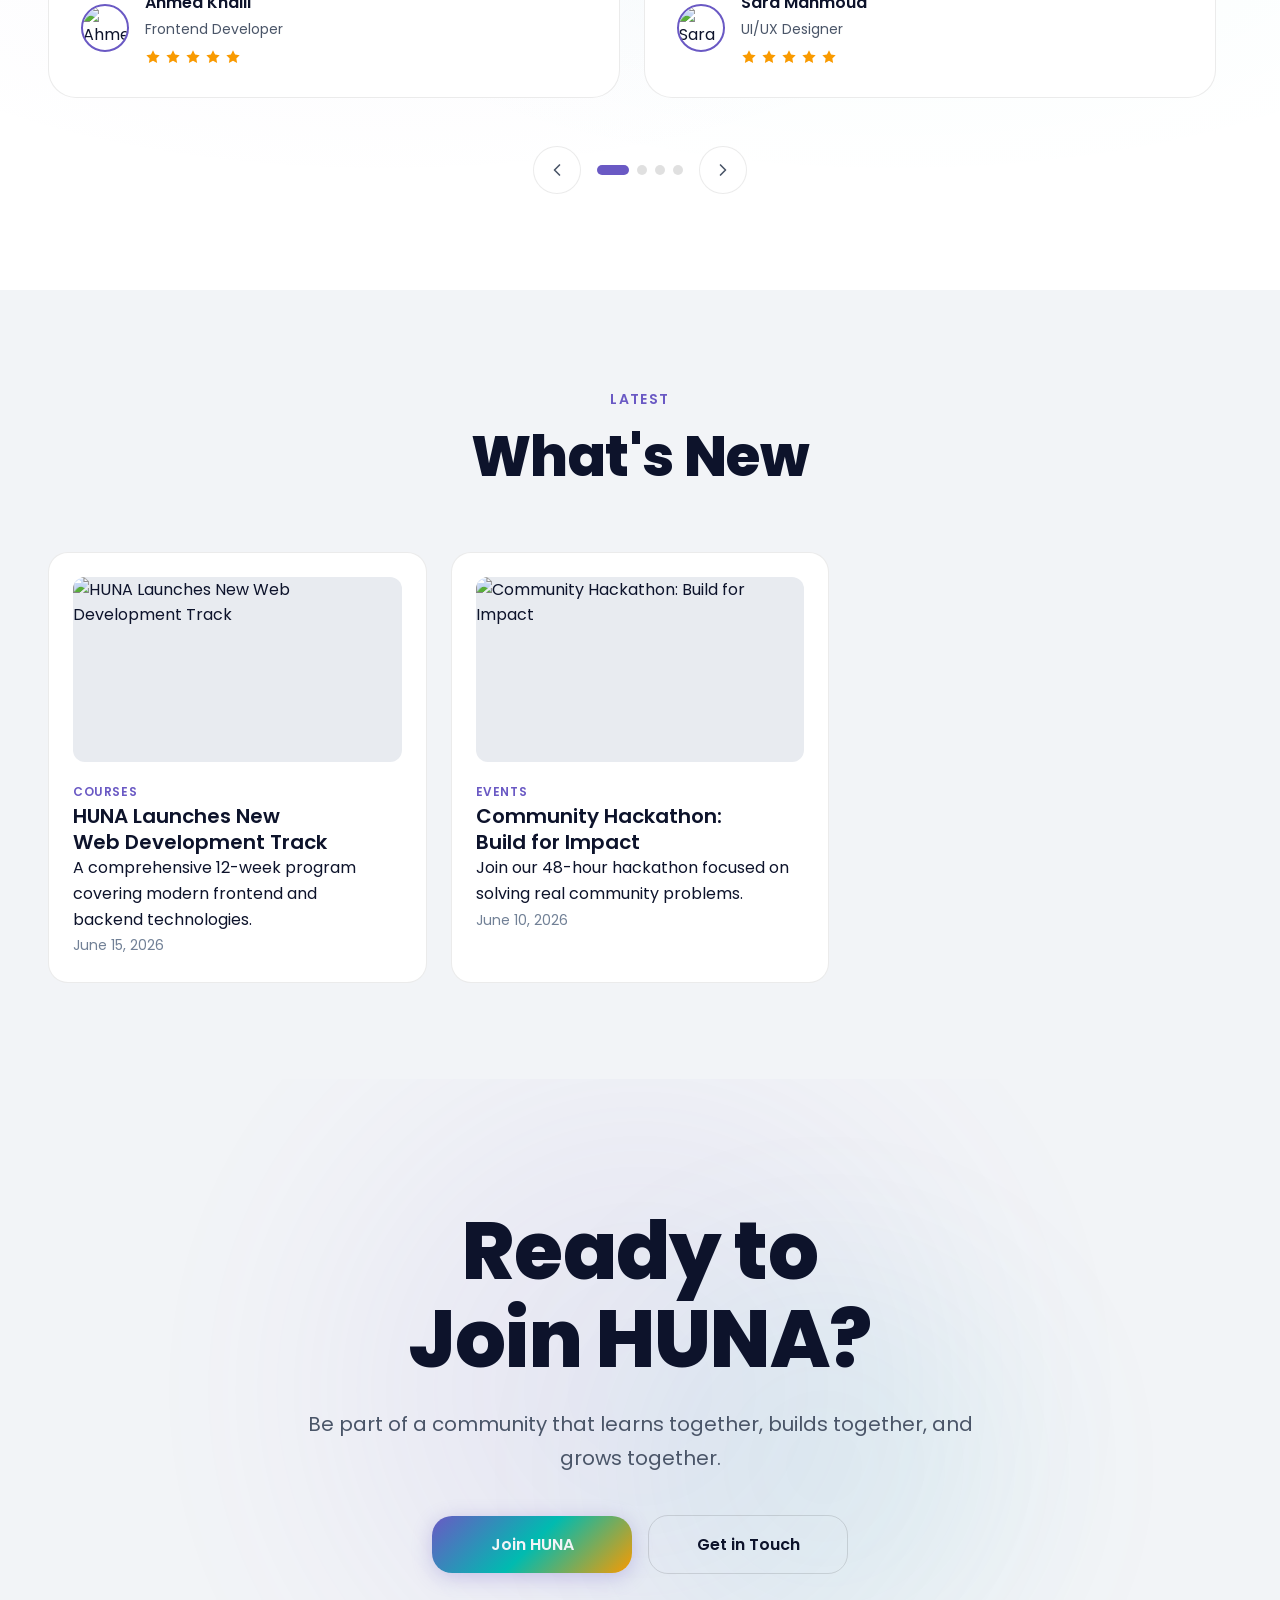
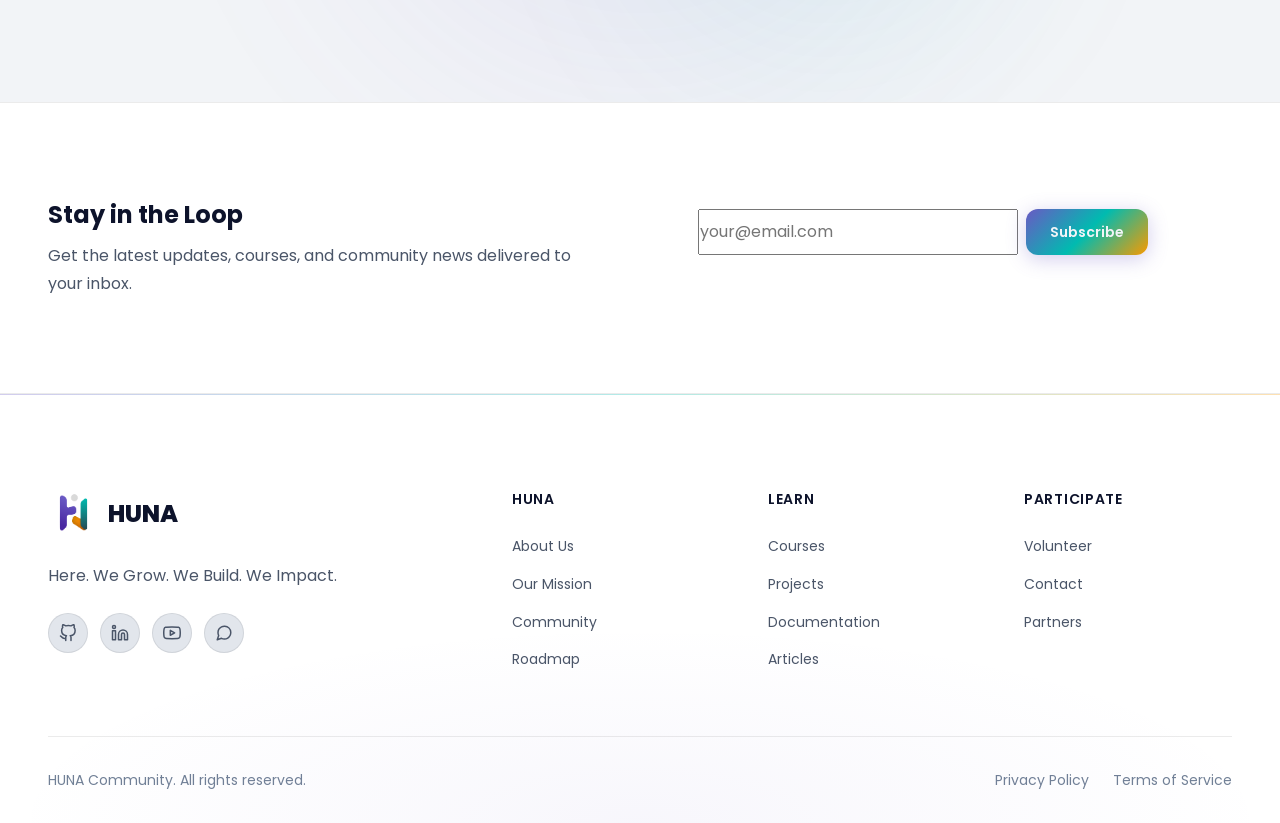
==== commit f3a441a3: "Launch v2" ====
--- a/index.html
+++ b/index.html
@@ -17,8 +17,9 @@
   <link href="https://fonts.googleapis.com/css2?family=Poppins:wght@300;400;500;600;700;800&family=Noto+Sans+Arabic:wght@300;400;500;600;700;800&display=swap" rel="stylesheet">
   
   <!-- Favicon -->
-  <link rel="icon" type="image/png" href="assets/icons/favicon-32x32.png">
-  <link rel="apple-touch-icon" href="assets/icons/apple-touch-icon.png">
+  <!-- <link rel="icon" type="image/png" href="/assets/icons/favicon-32x32.png"> -->
+  <link rel="icon" type="image/png" href="/assets/images/Huna-logo-(no-bg).png">
+  <!-- <link rel="apple-touch-icon" href="assets/icons/apple-touch-icon.png"> -->
   
   <!-- PWA -->
   <link rel="manifest" href="manifest.json">
@@ -35,6 +36,7 @@
   
   <!-- Lucide Icons -->
   <script src="https://unpkg.com/lucide@latest/dist/umd/lucide.min.js" defer></script>
+  <script>window.hunaLoadStart = Date.now();</script>
 </head>
 <body data-page="home">
   <!-- Loading Screen -->
@@ -150,21 +152,21 @@
         </div>
         <div class="community-grid">
           <div class="community-card" data-reveal>
-            <div class="card-icon" style="--icon-color: #6A59C4;">
+  <div class="card-icon" style="--icon-color: #6A59C4; --icon-color-rgb: 106, 89, 196;">  
               <i data-lucide="book-open"></i>
             </div>
             <h3 data-i18n="pillar_learn">Learning</h3>
             <p data-i18n="pillar_learn_desc">We provide knowledge and skills for personal and professional development.</p>
           </div>
           <div class="community-card" data-reveal>
-            <div class="card-icon" style="--icon-color: #00BBB0;">
+  <div class="card-icon" style="--icon-color: #00BBB0; --icon-color-rgb: 0, 187, 176;">
               <i data-lucide="hammer"></i>
             </div>
             <h3 data-i18n="pillar_build">Building</h3>
             <p data-i18n="pillar_build_desc">We connect people and build a strong, supportive community.</p>
           </div>
           <div class="community-card" data-reveal>
-            <div class="card-icon" style="--icon-color: #F99A00;">
+  <div class="card-icon" style="--icon-color: #F99A00; --icon-color-rgb: 249, 154, 0;">
               <i data-lucide="zap"></i>
             </div>
             <h3 data-i18n="pillar_execute">Execution</h3>
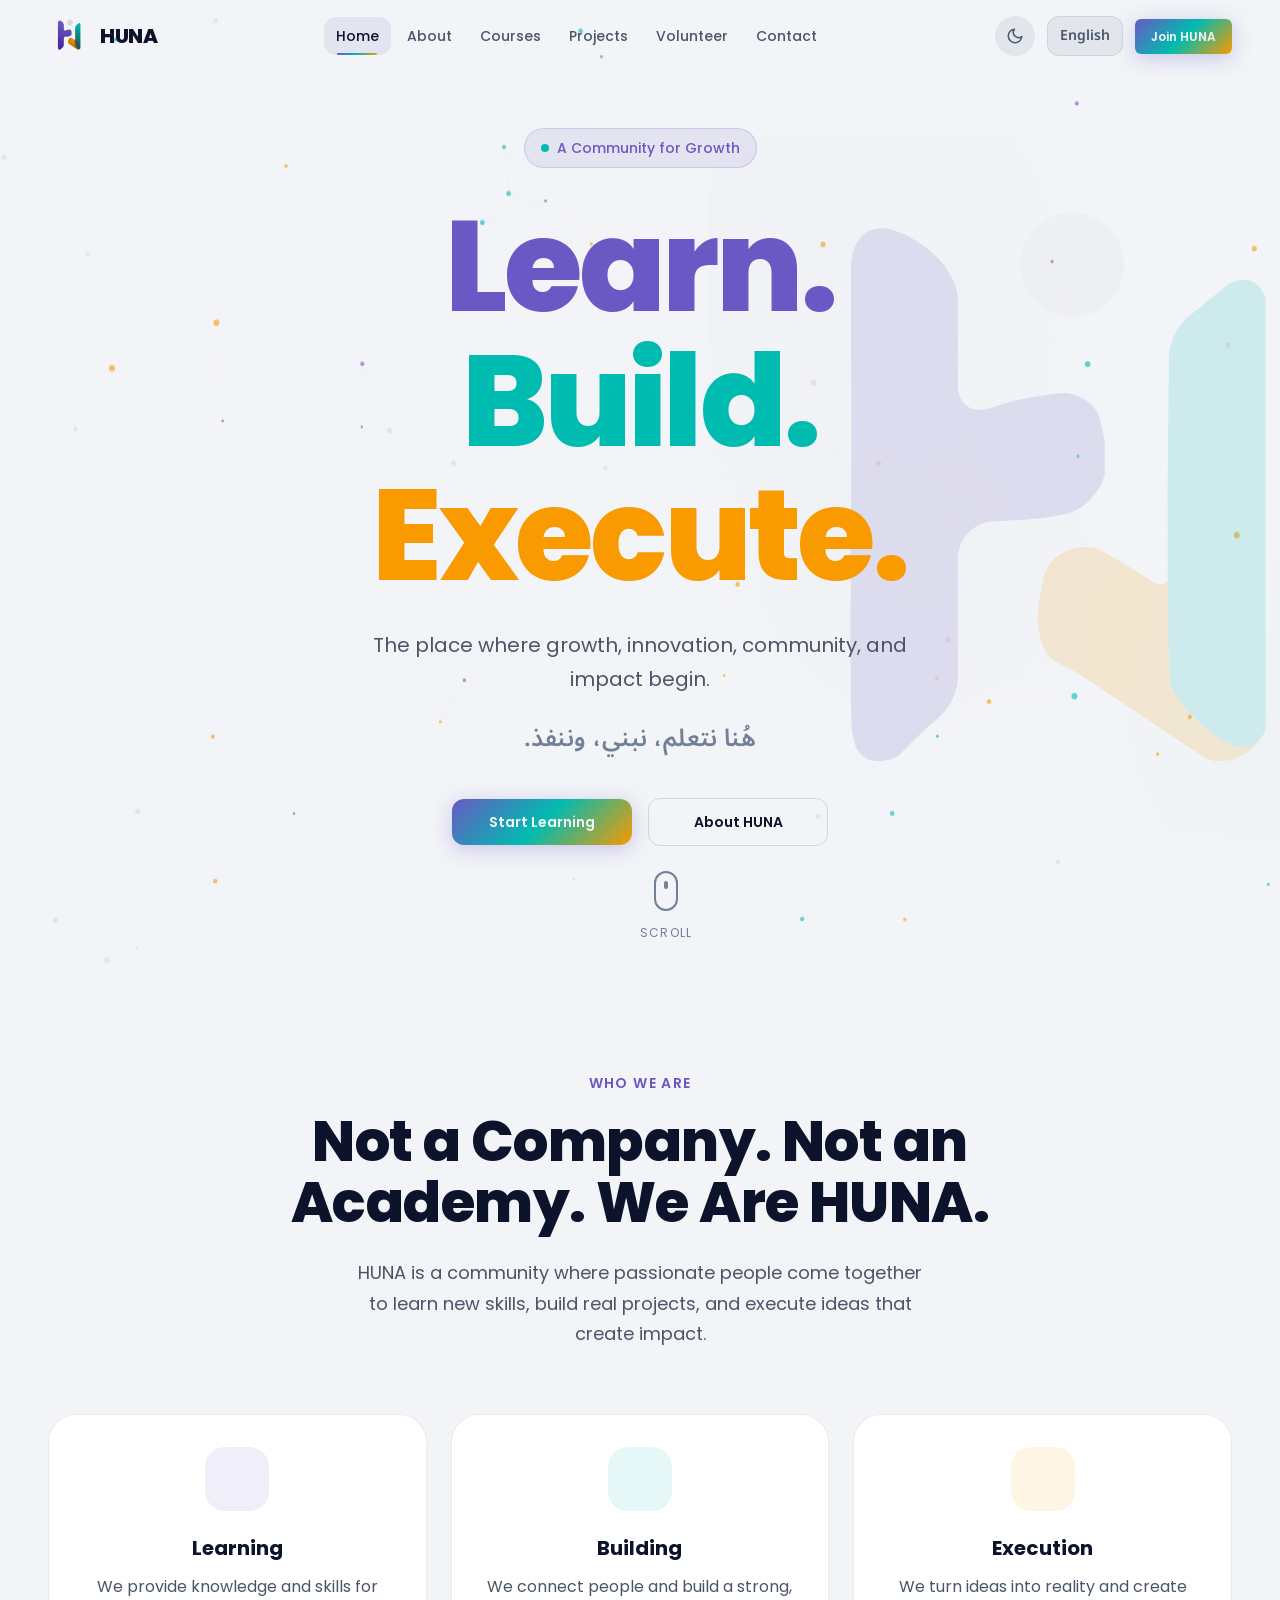
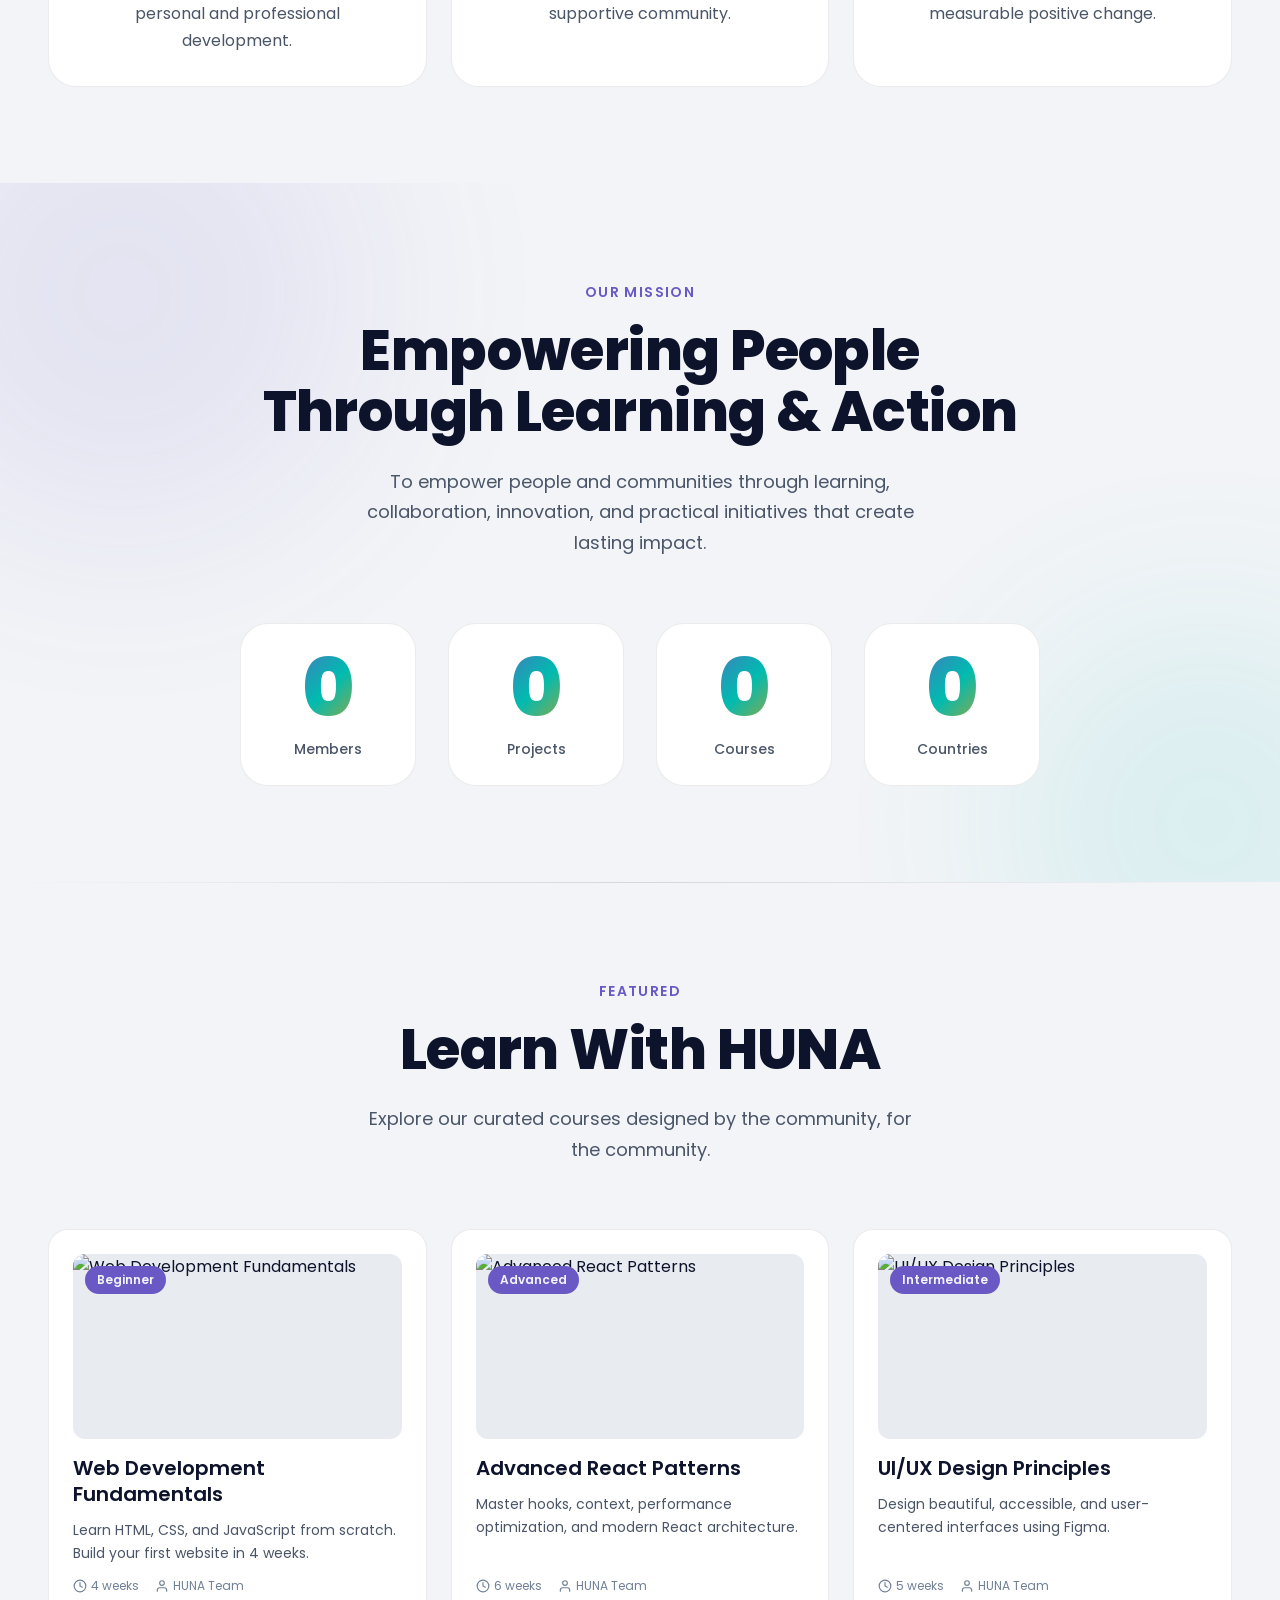
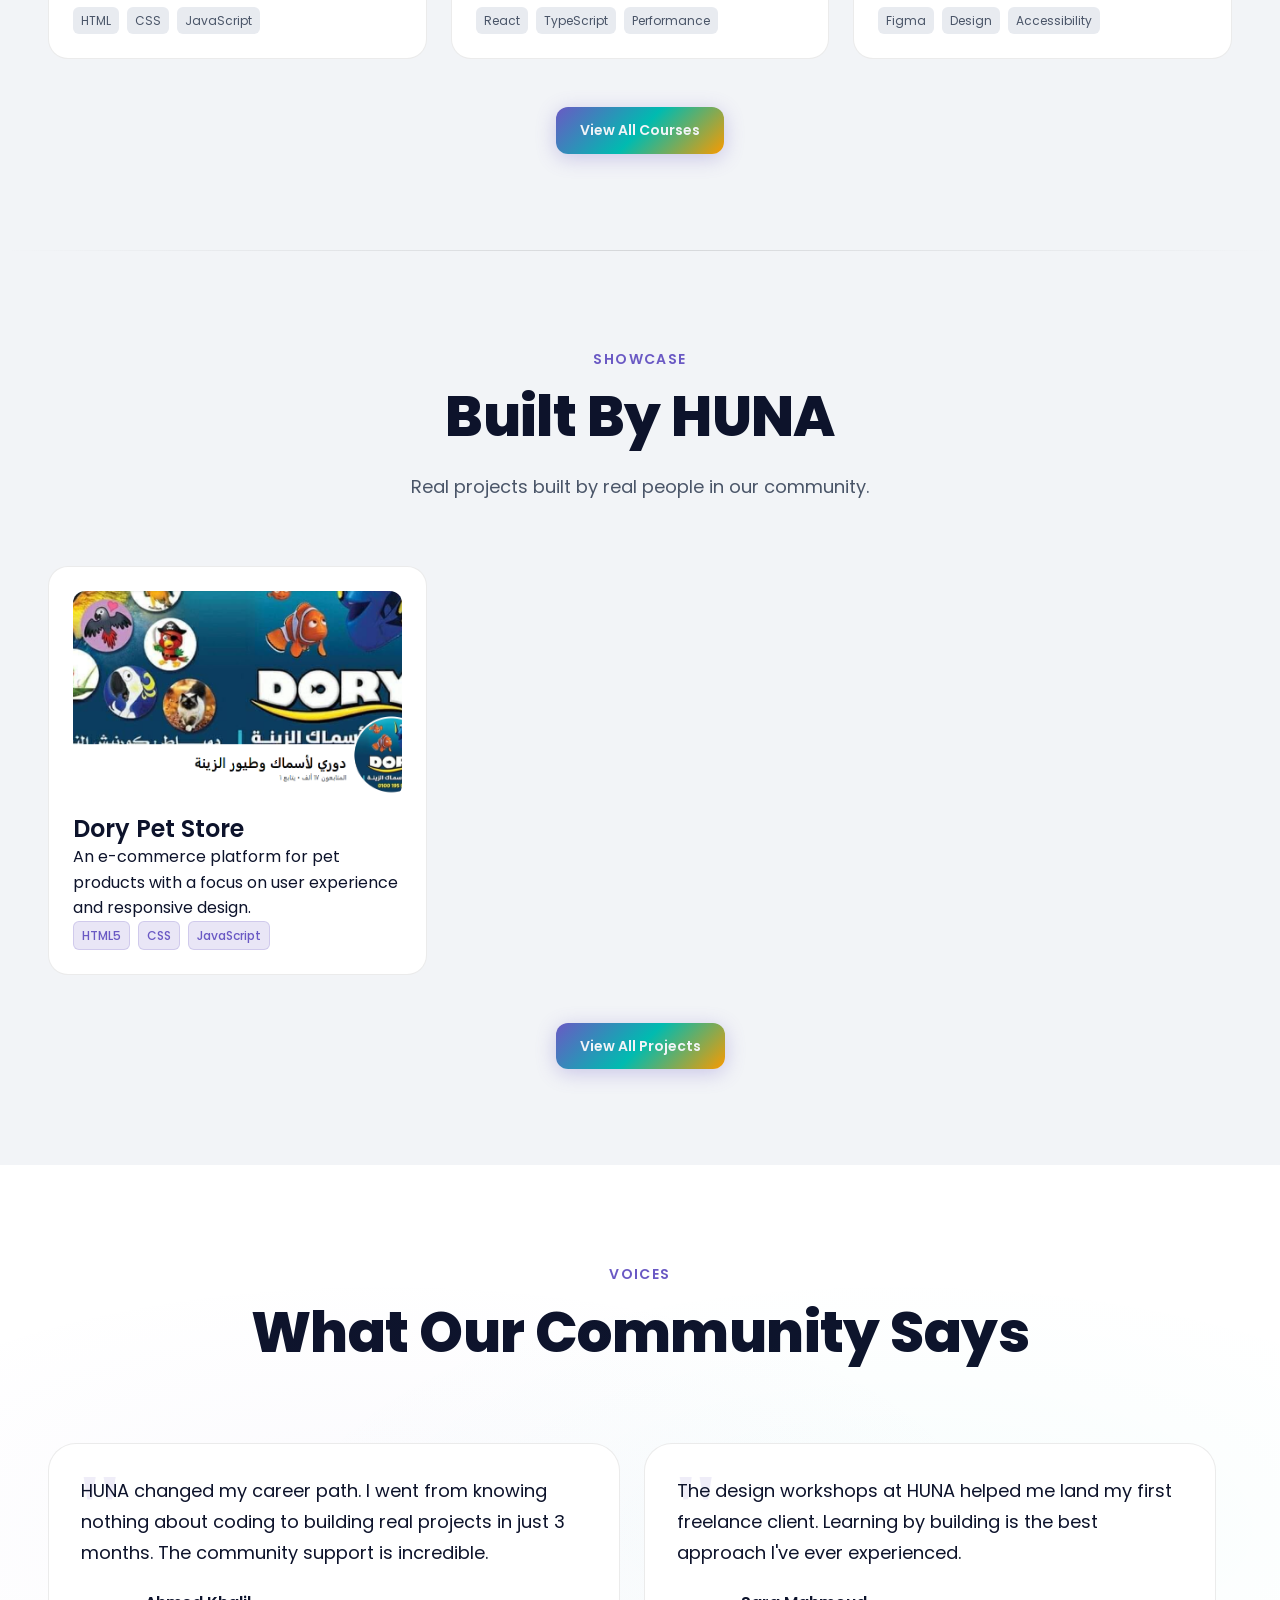
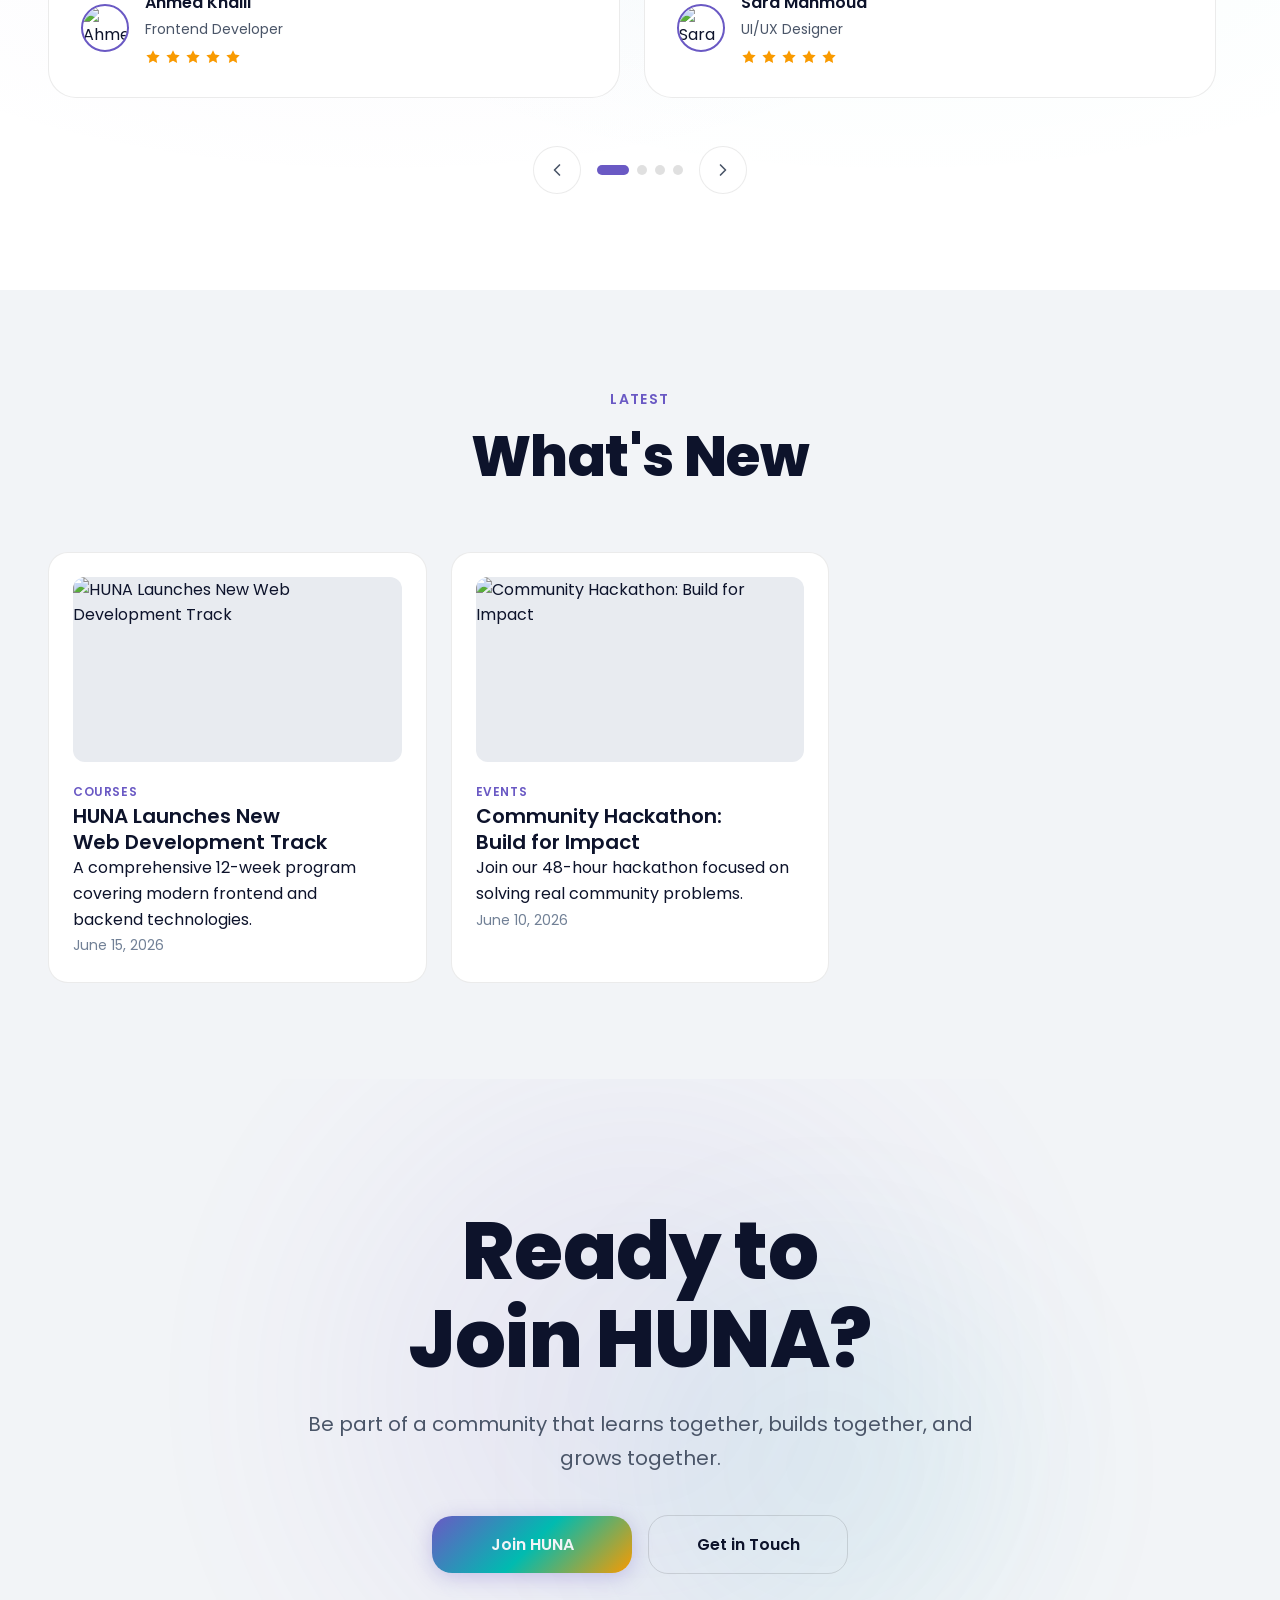
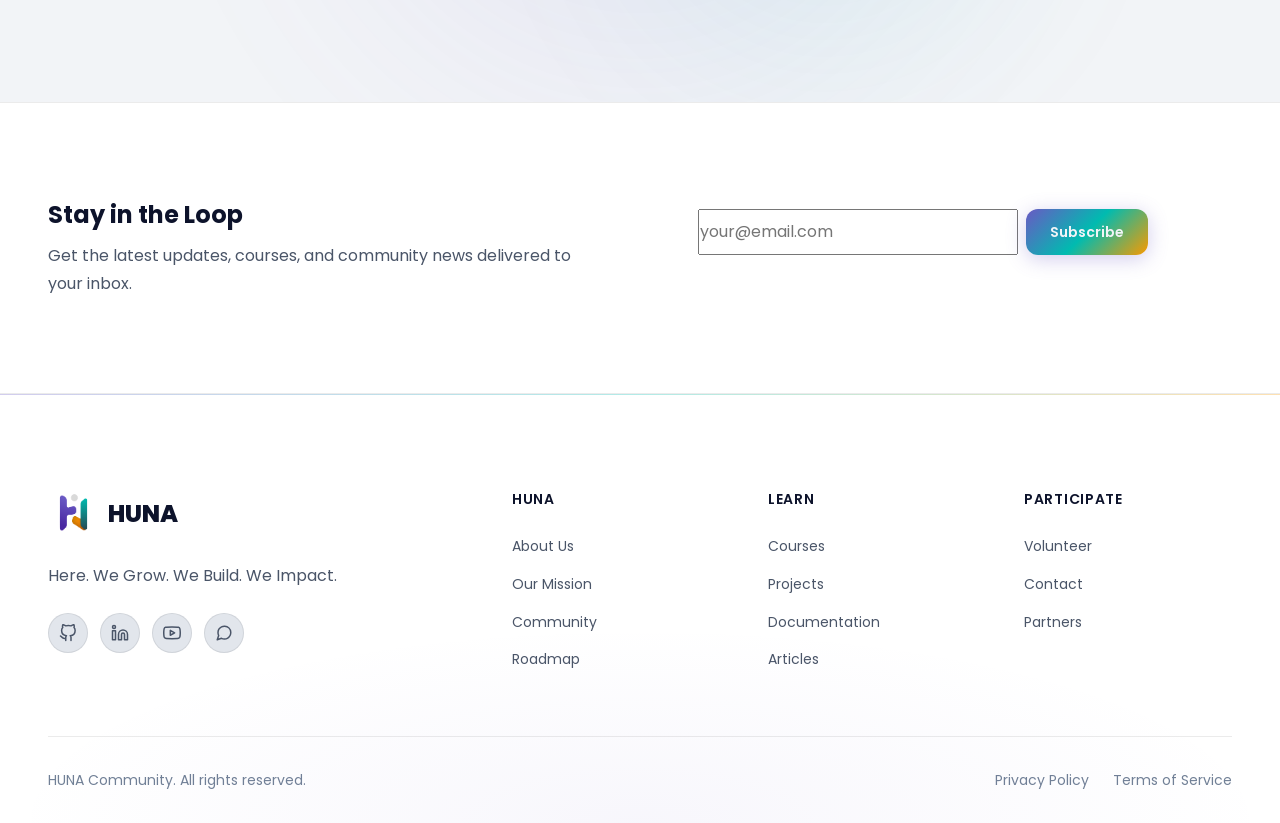
==== commit 02457a17: "added forms and supabase intigration" ====
--- a/index.html
+++ b/index.html
@@ -1,6 +1,10 @@
 <!DOCTYPE html>
 <html lang="en" dir="ltr">
 <head>
+
+  <!-- COMING SOON BLOCK — MUST BE FIRST -->
+  <script src="js/core/coming-soon-redirect.js"></script>
+
   <meta charset="UTF-8">
   <meta name="viewport" content="width=device-width, initial-scale=1.0">
   <meta name="description" content="HUNA — A community where people come together to Learn, Build, and Execute. Here, we grow.">
@@ -37,6 +41,7 @@
   <!-- Lucide Icons -->
   <script src="https://unpkg.com/lucide@latest/dist/umd/lucide.min.js" defer></script>
   <script>window.hunaLoadStart = Date.now();</script>
+
 </head>
 <body data-page="home">
   <!-- Loading Screen -->
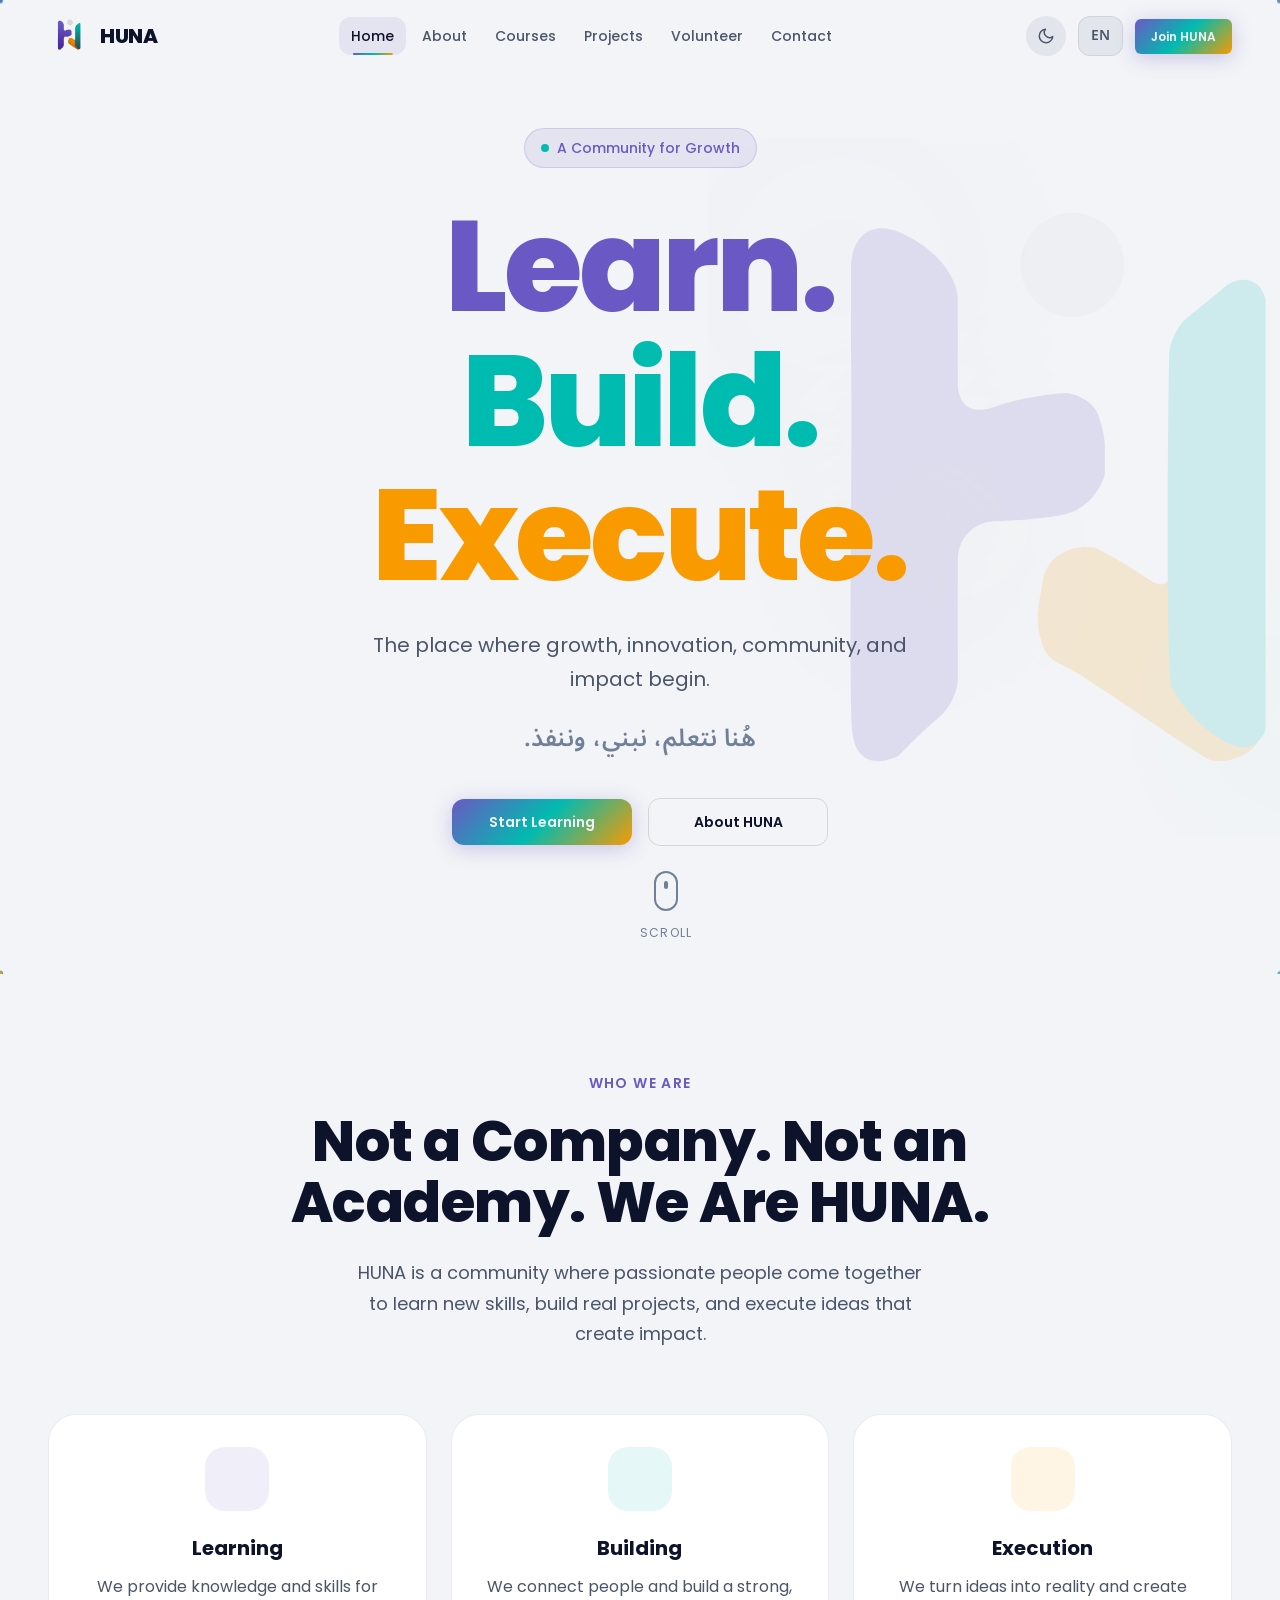
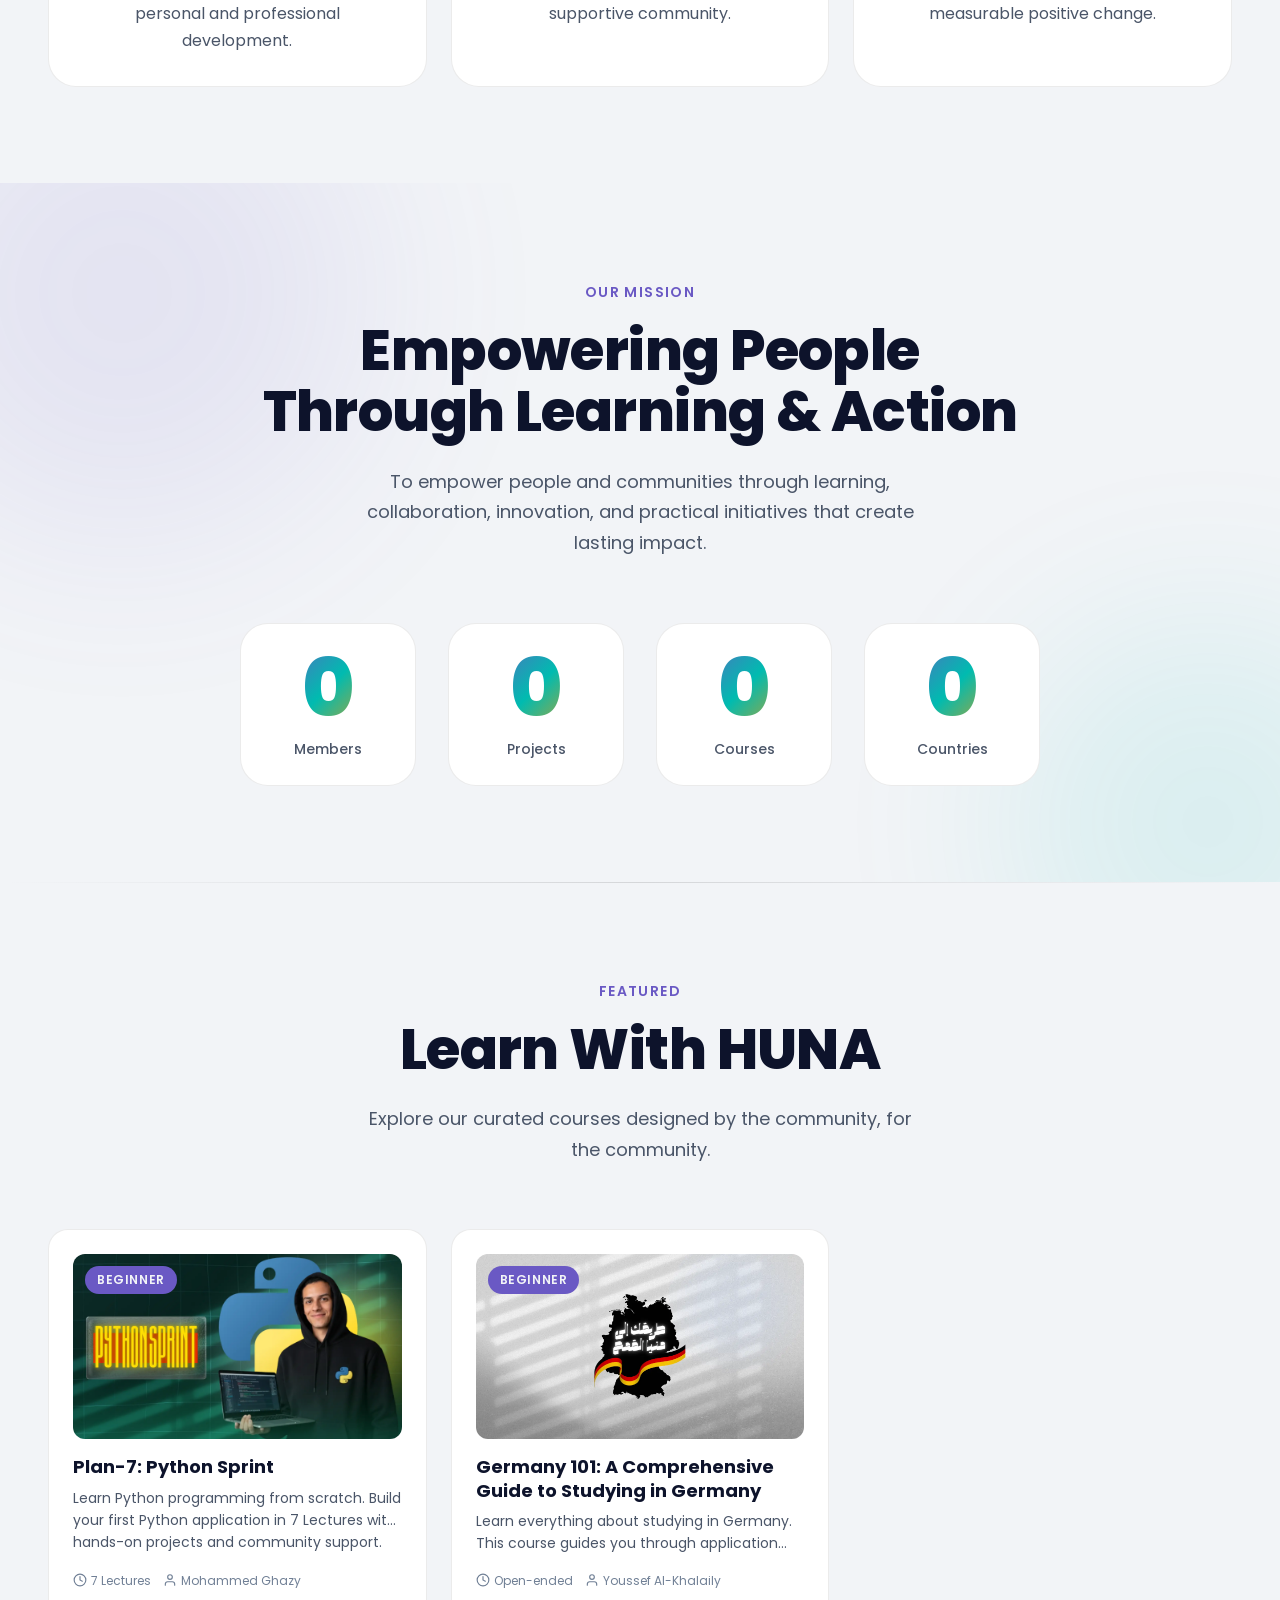
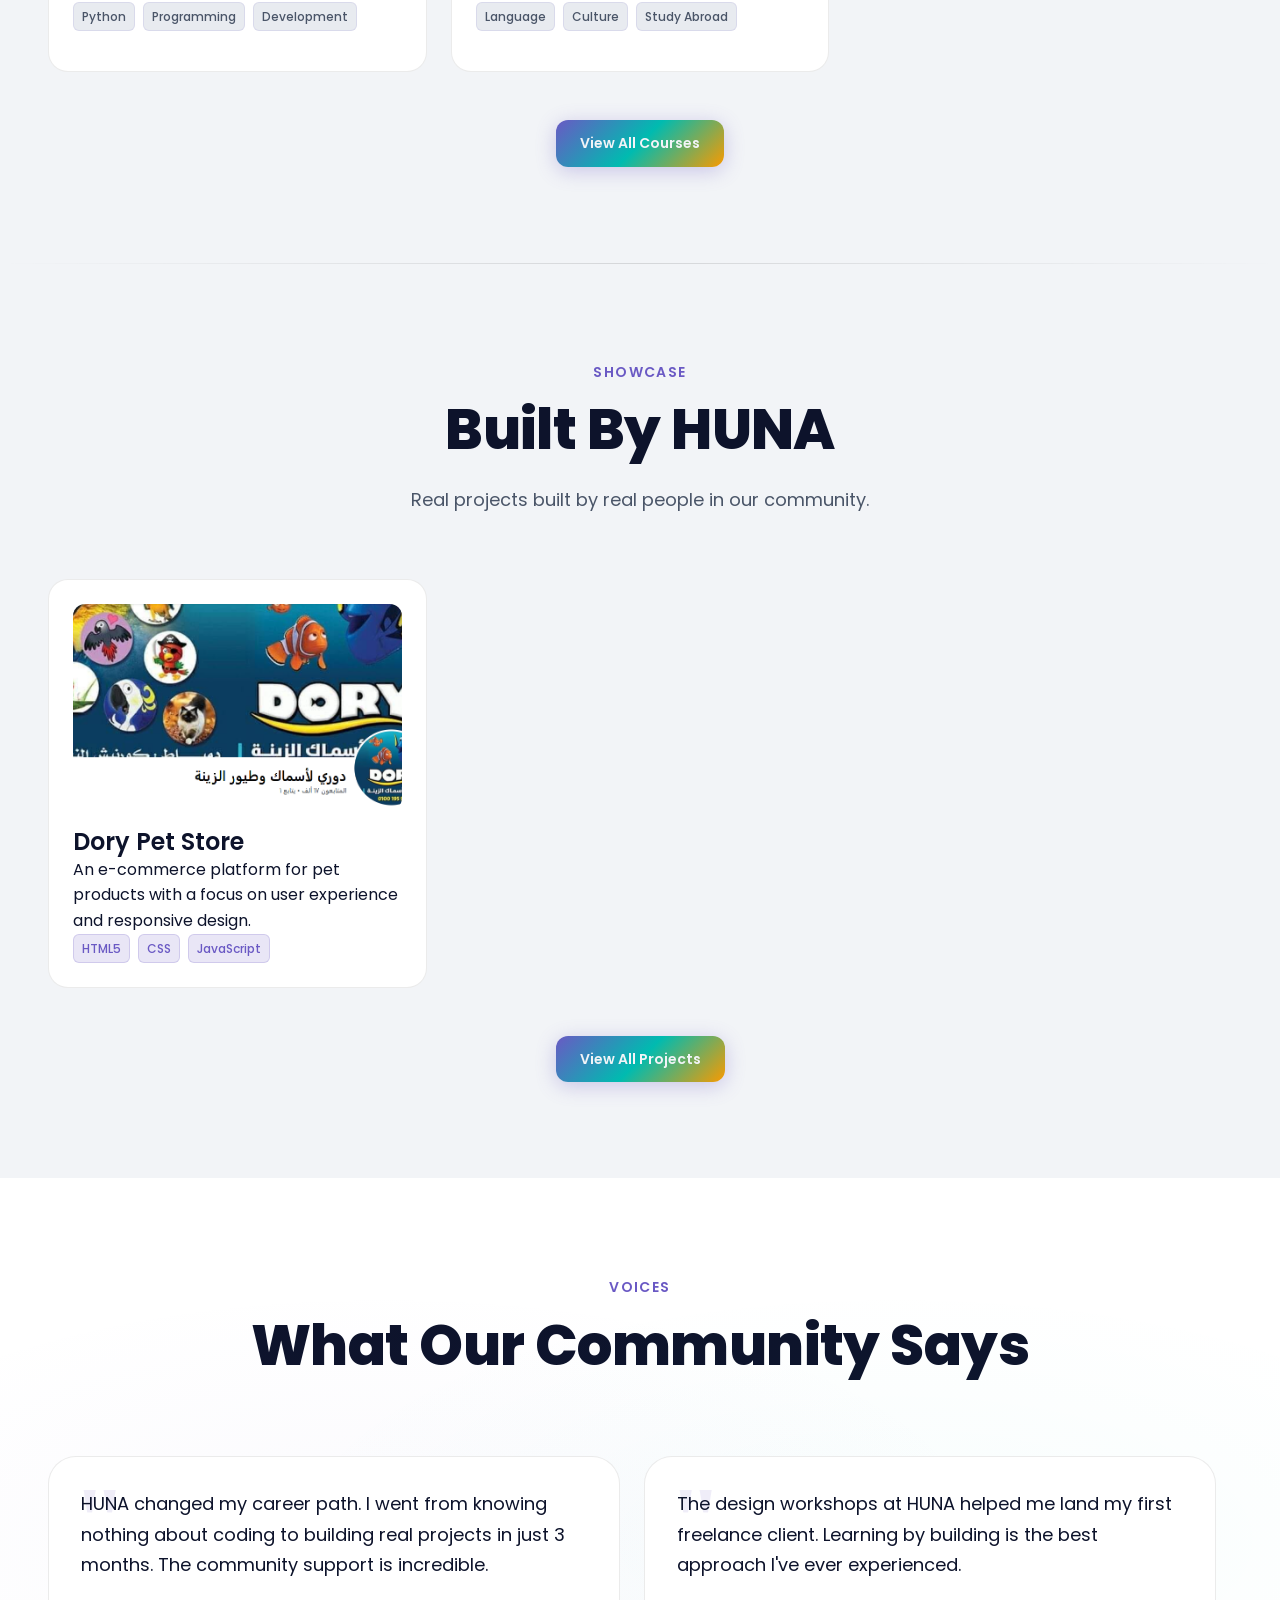
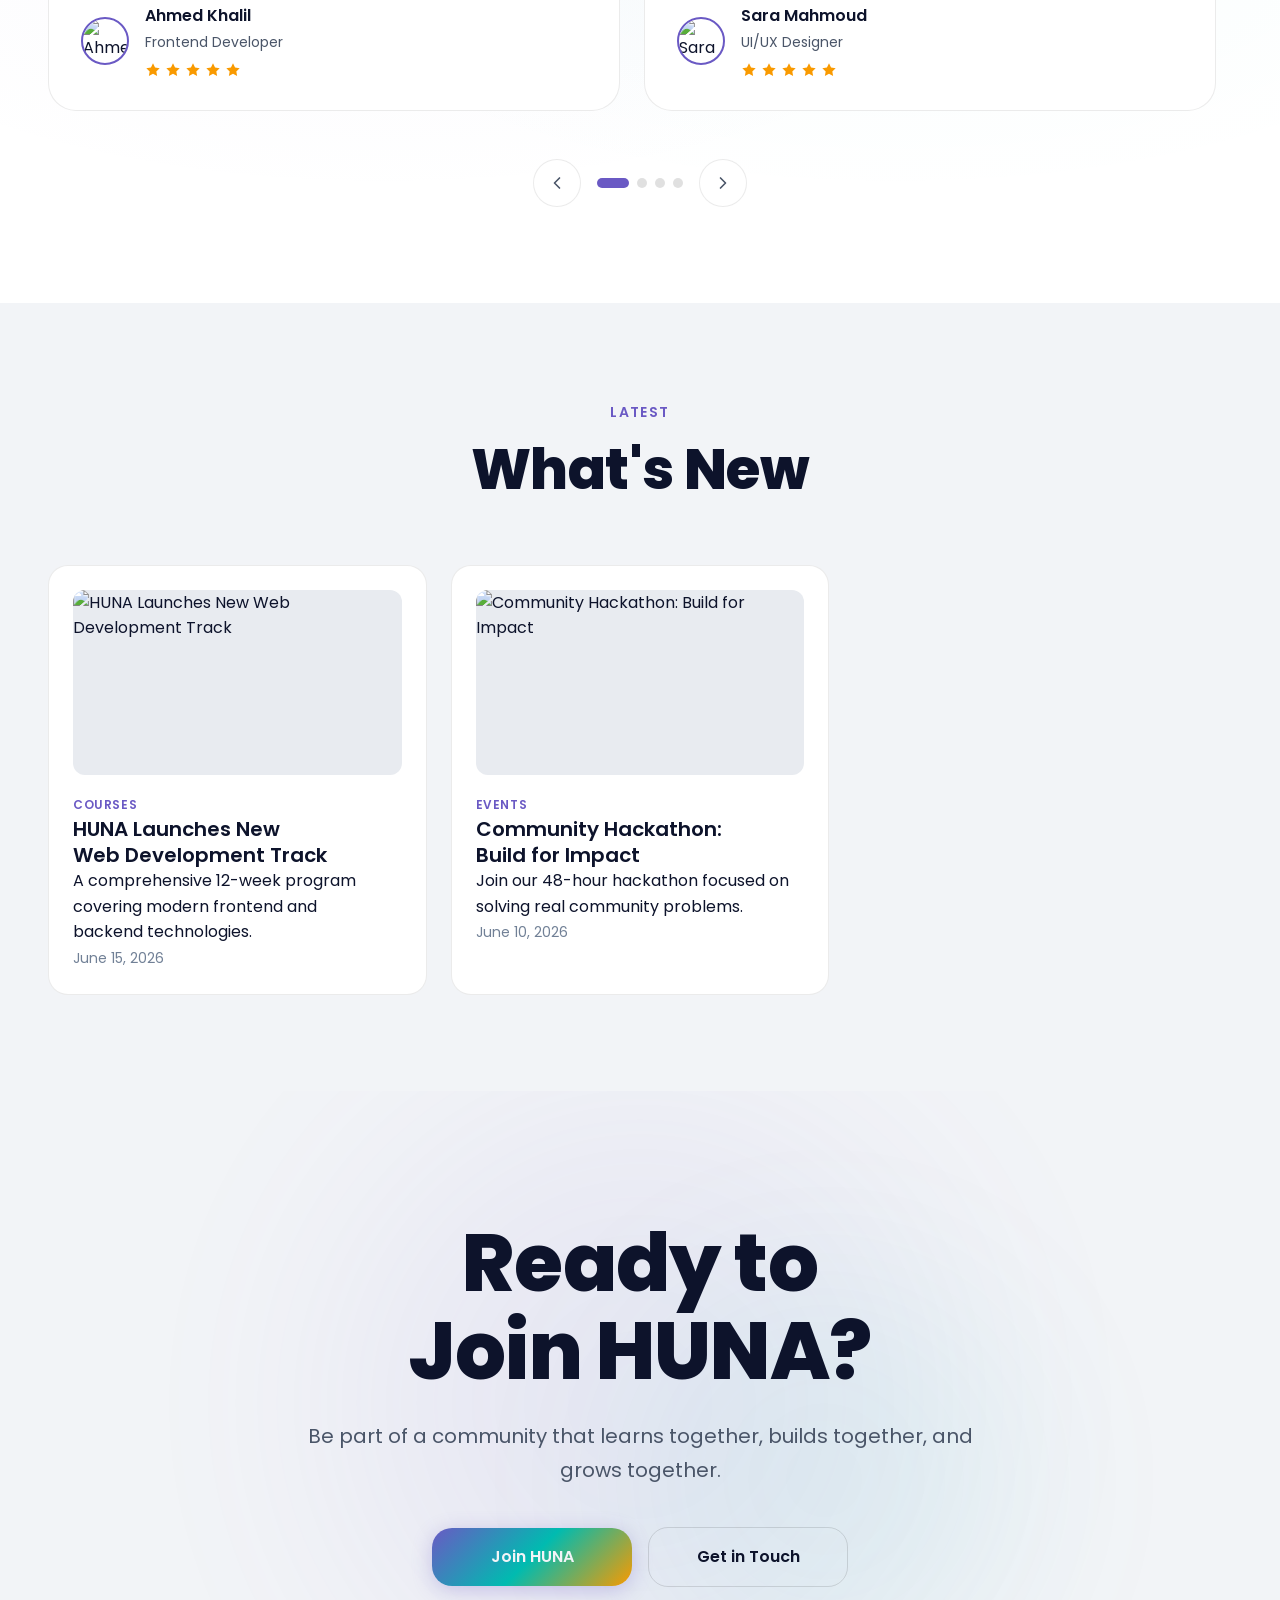
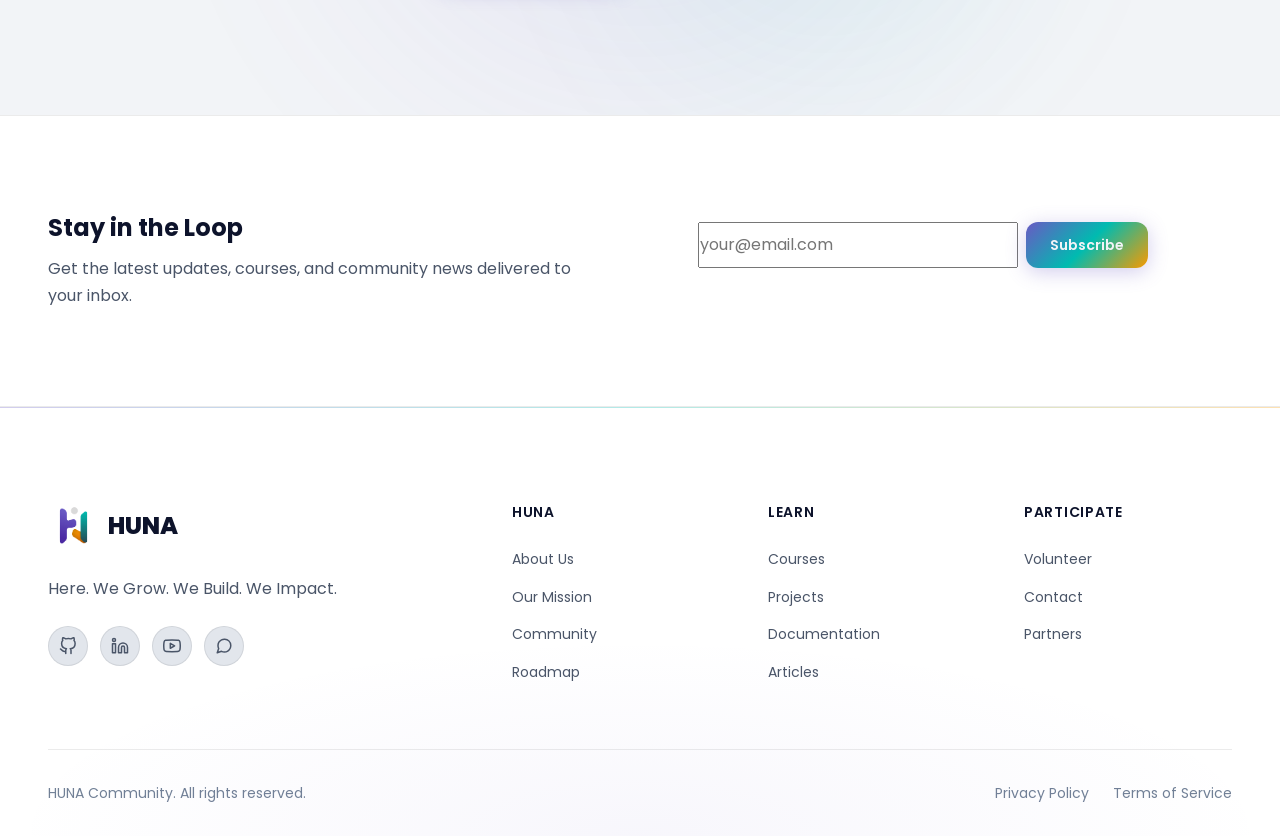
==== commit fdd58ada: "now i can sleep" ====
--- a/index.html
+++ b/index.html
@@ -22,7 +22,7 @@
   
   <!-- Favicon -->
   <!-- <link rel="icon" type="image/png" href="/assets/icons/favicon-32x32.png"> -->
-  <link rel="icon" type="image/png" href="/assets/images/Huna-logo-(no-bg).png">
+  <link rel="icon" type="image/webp" href="/assets/images/Huna-logo-(no-bg).webp">
   <!-- <link rel="apple-touch-icon" href="assets/icons/apple-touch-icon.png"> -->
   
   <!-- PWA -->
--- a/css/main.css
+++ b/css/main.css
@@ -29,6 +29,8 @@
 @import url('sections/community.css');
 @import url('sections/mission.css');
 @import url('sections/courses.css');
+@import url('sections/course.css');
+@import url('sections/enroll.css');
 @import url('sections/testimonials.css');
 @import url('sections/cta.css');
 @import url('sections/footer.css');
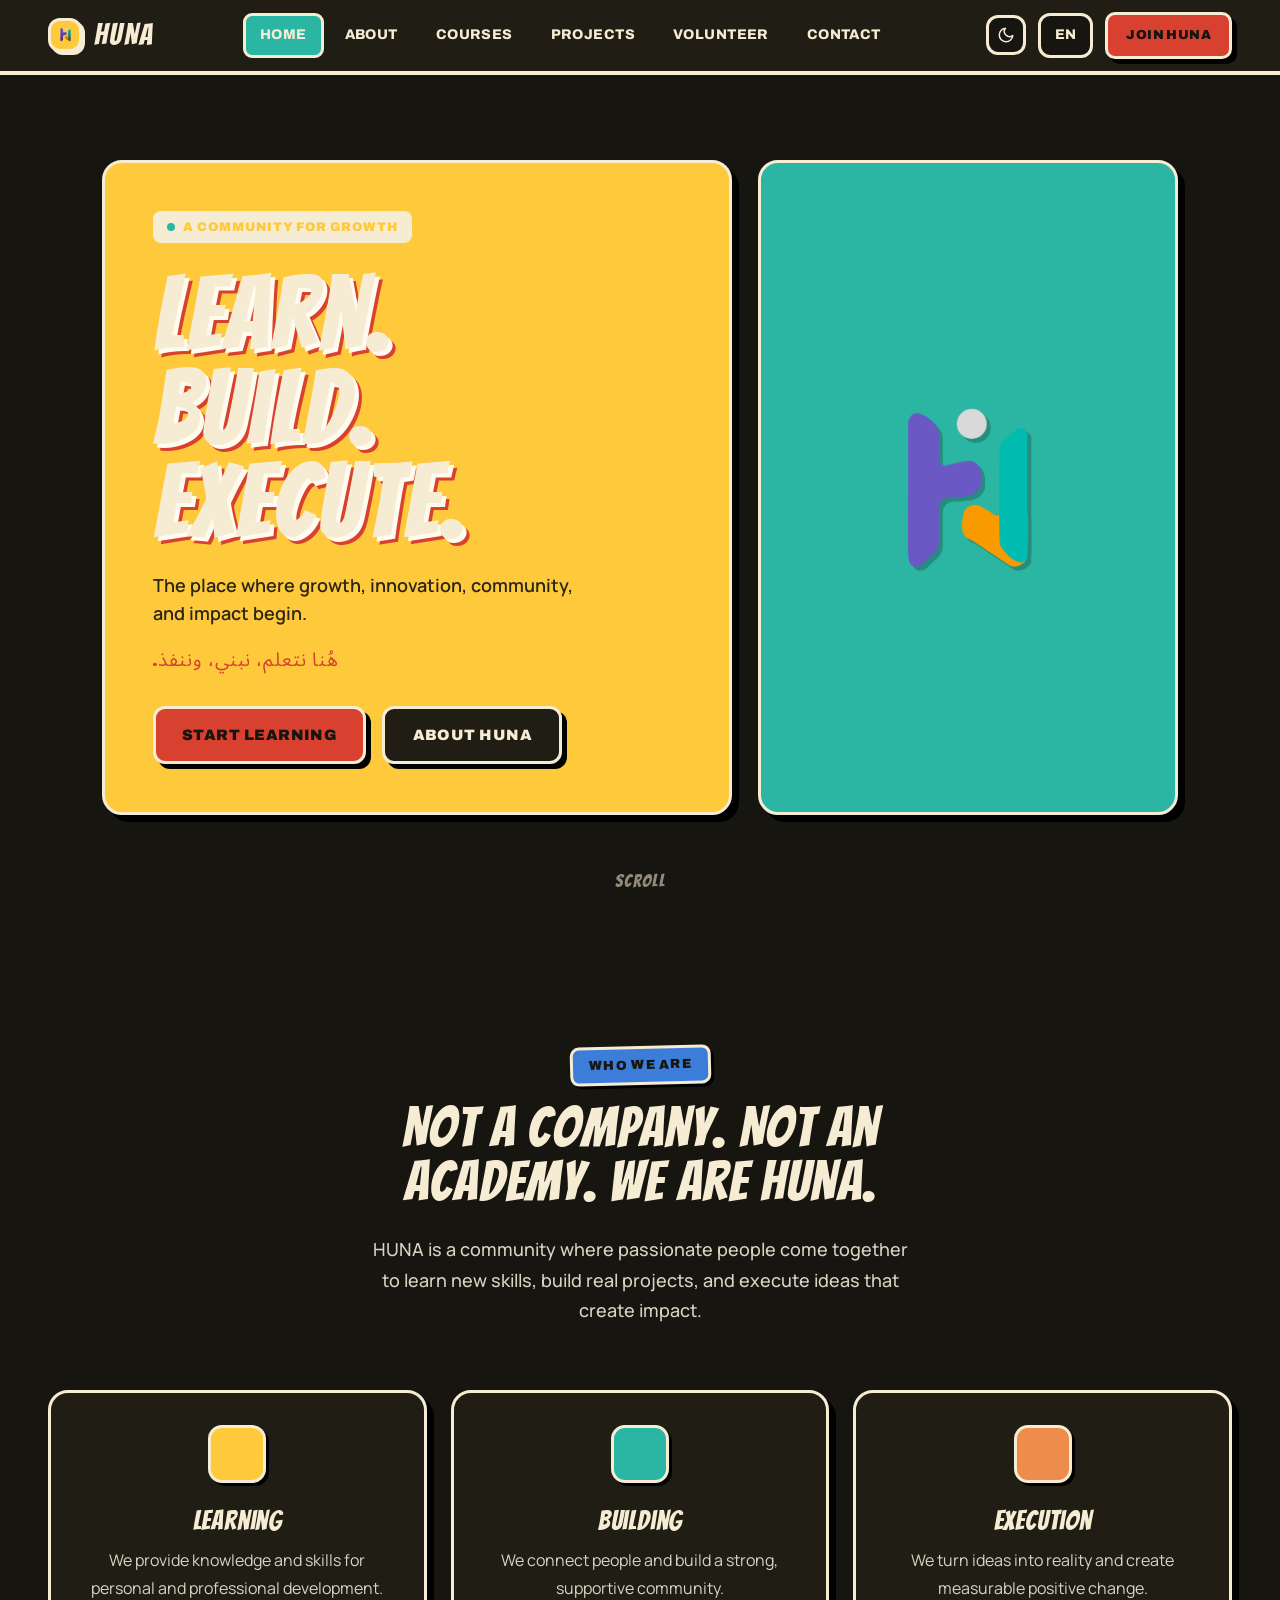
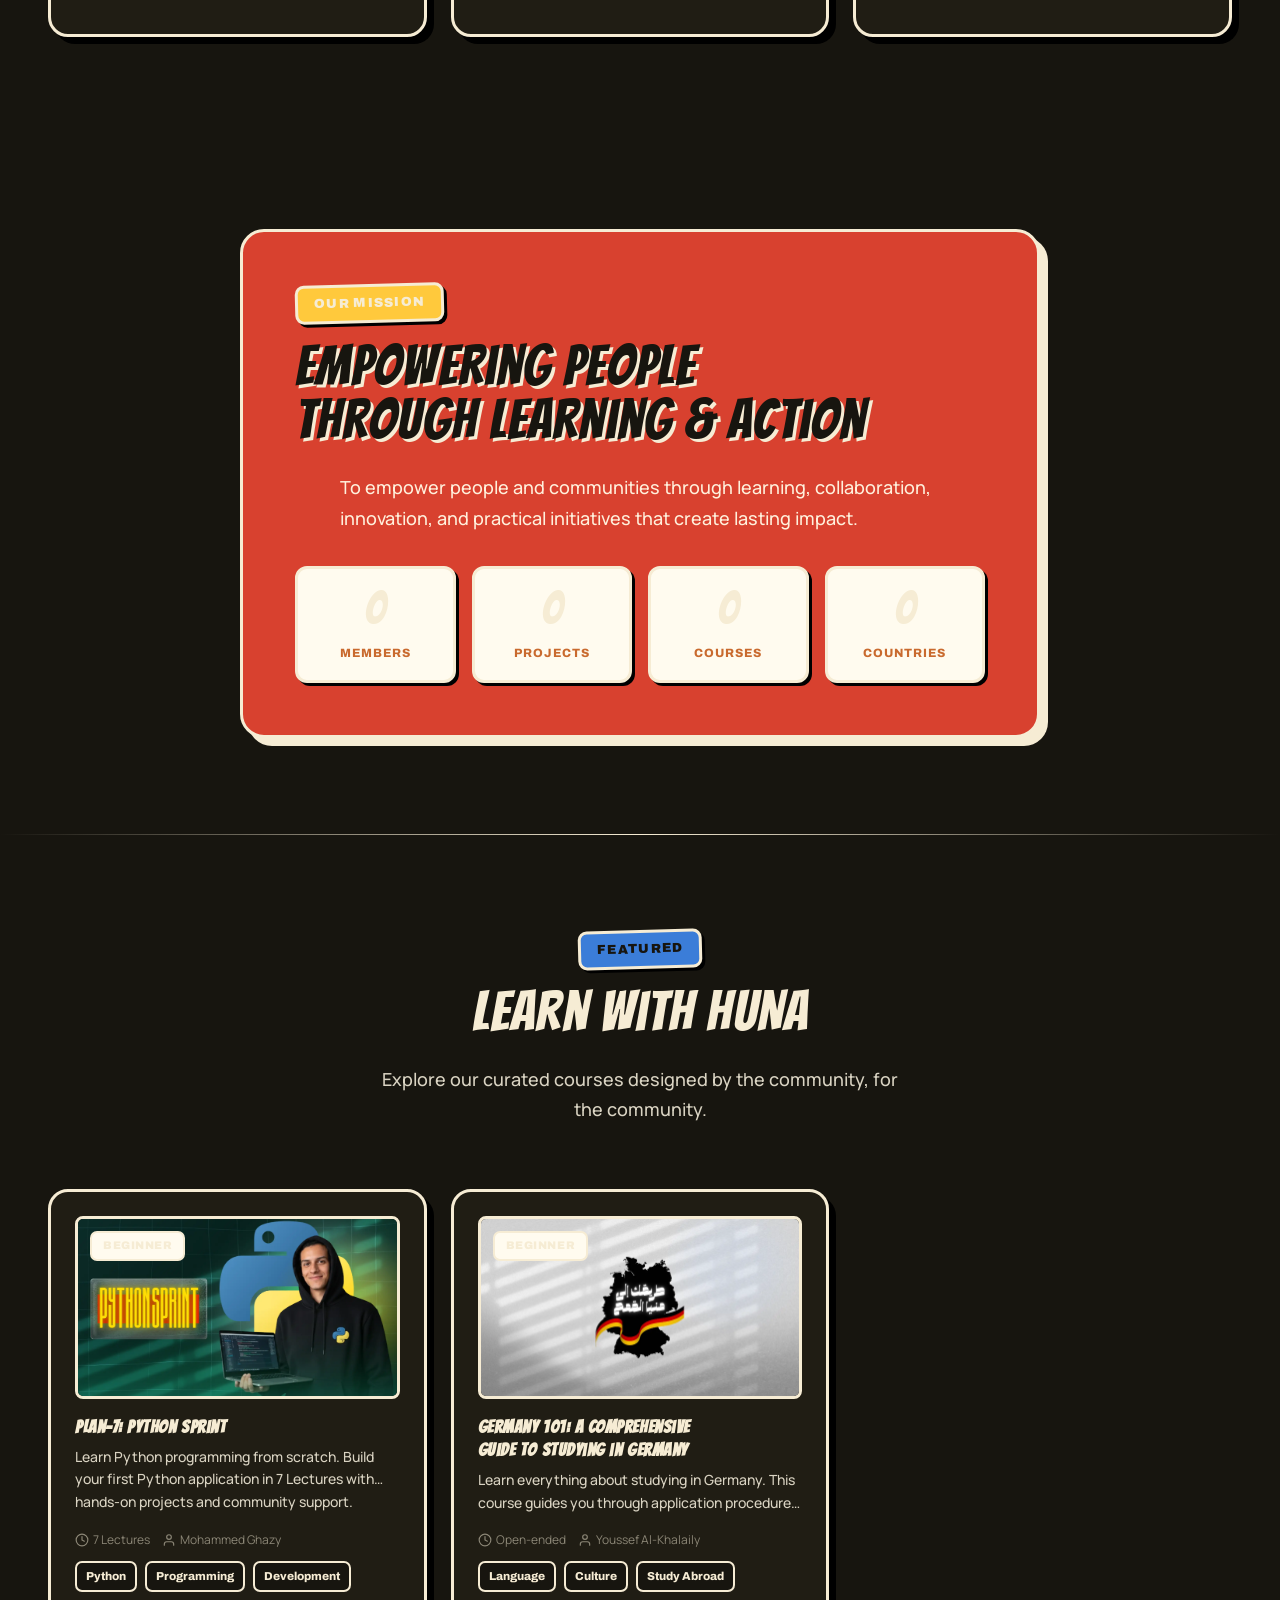
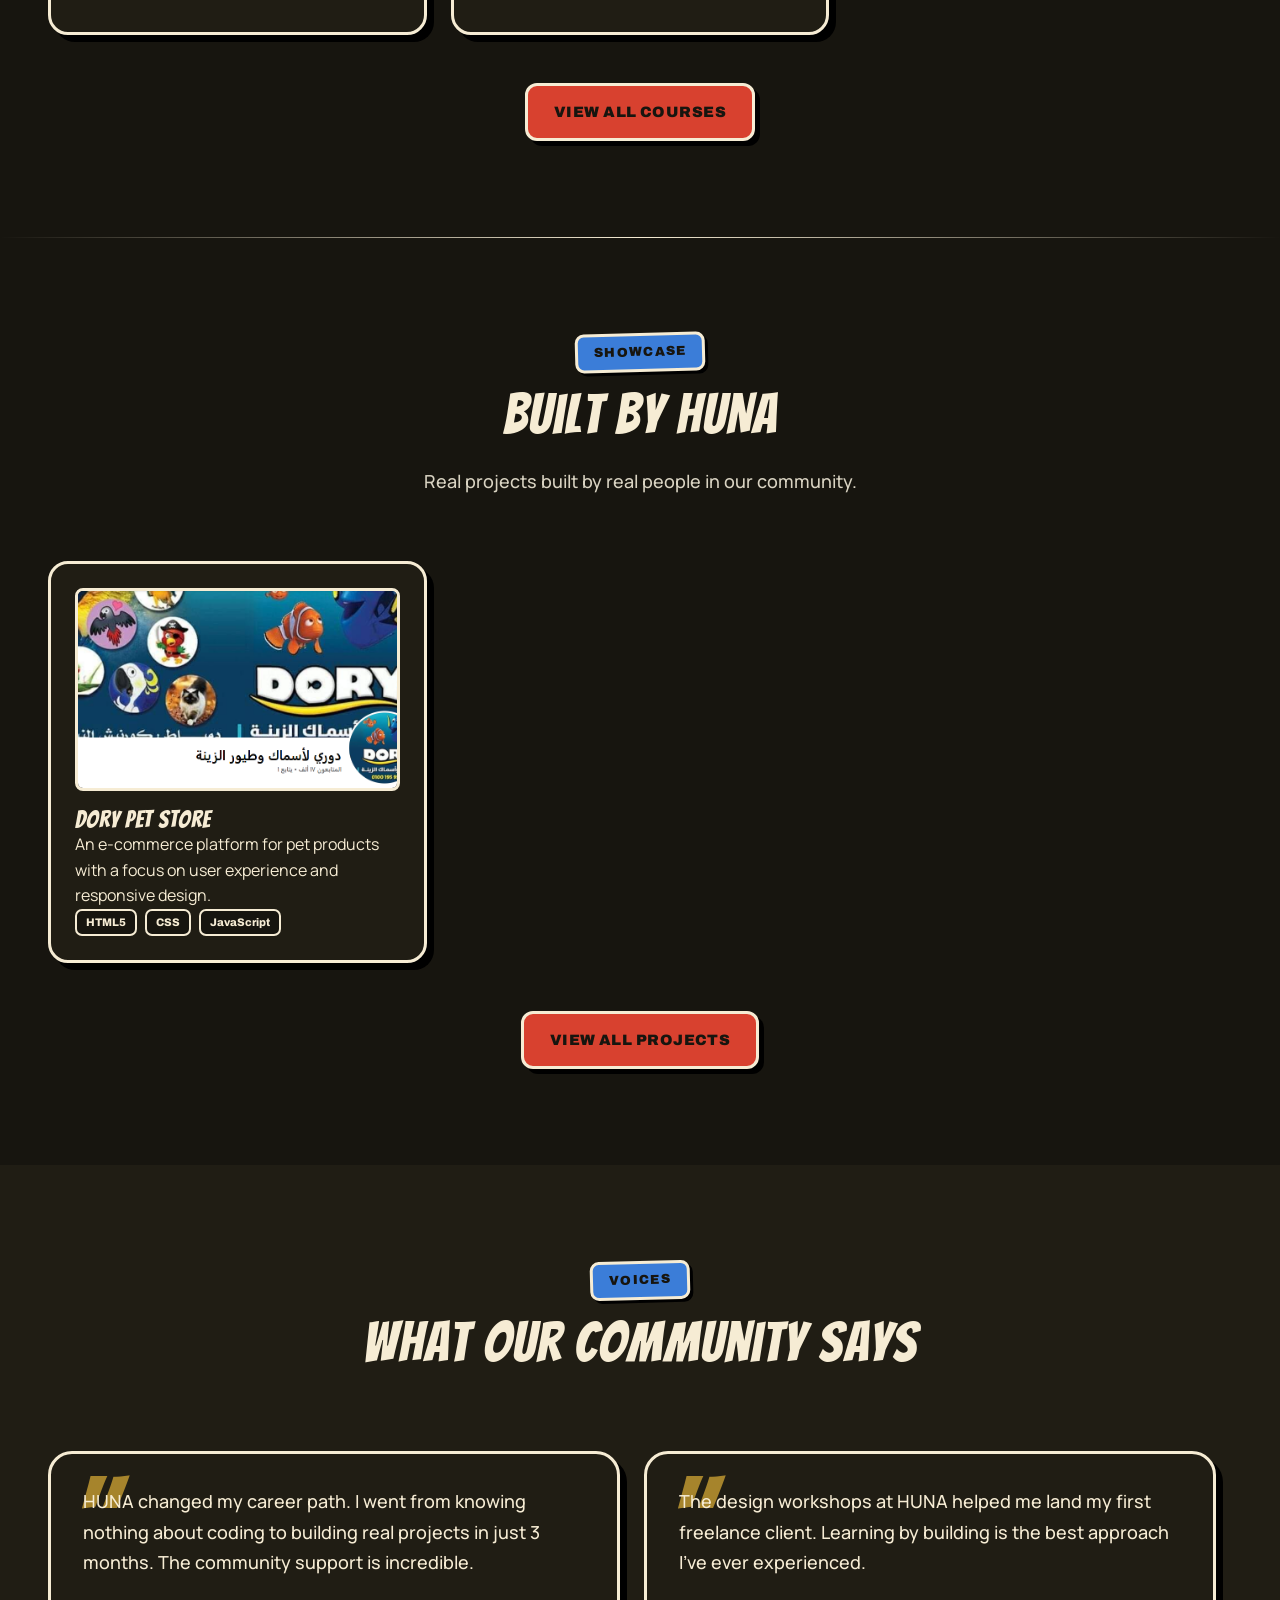
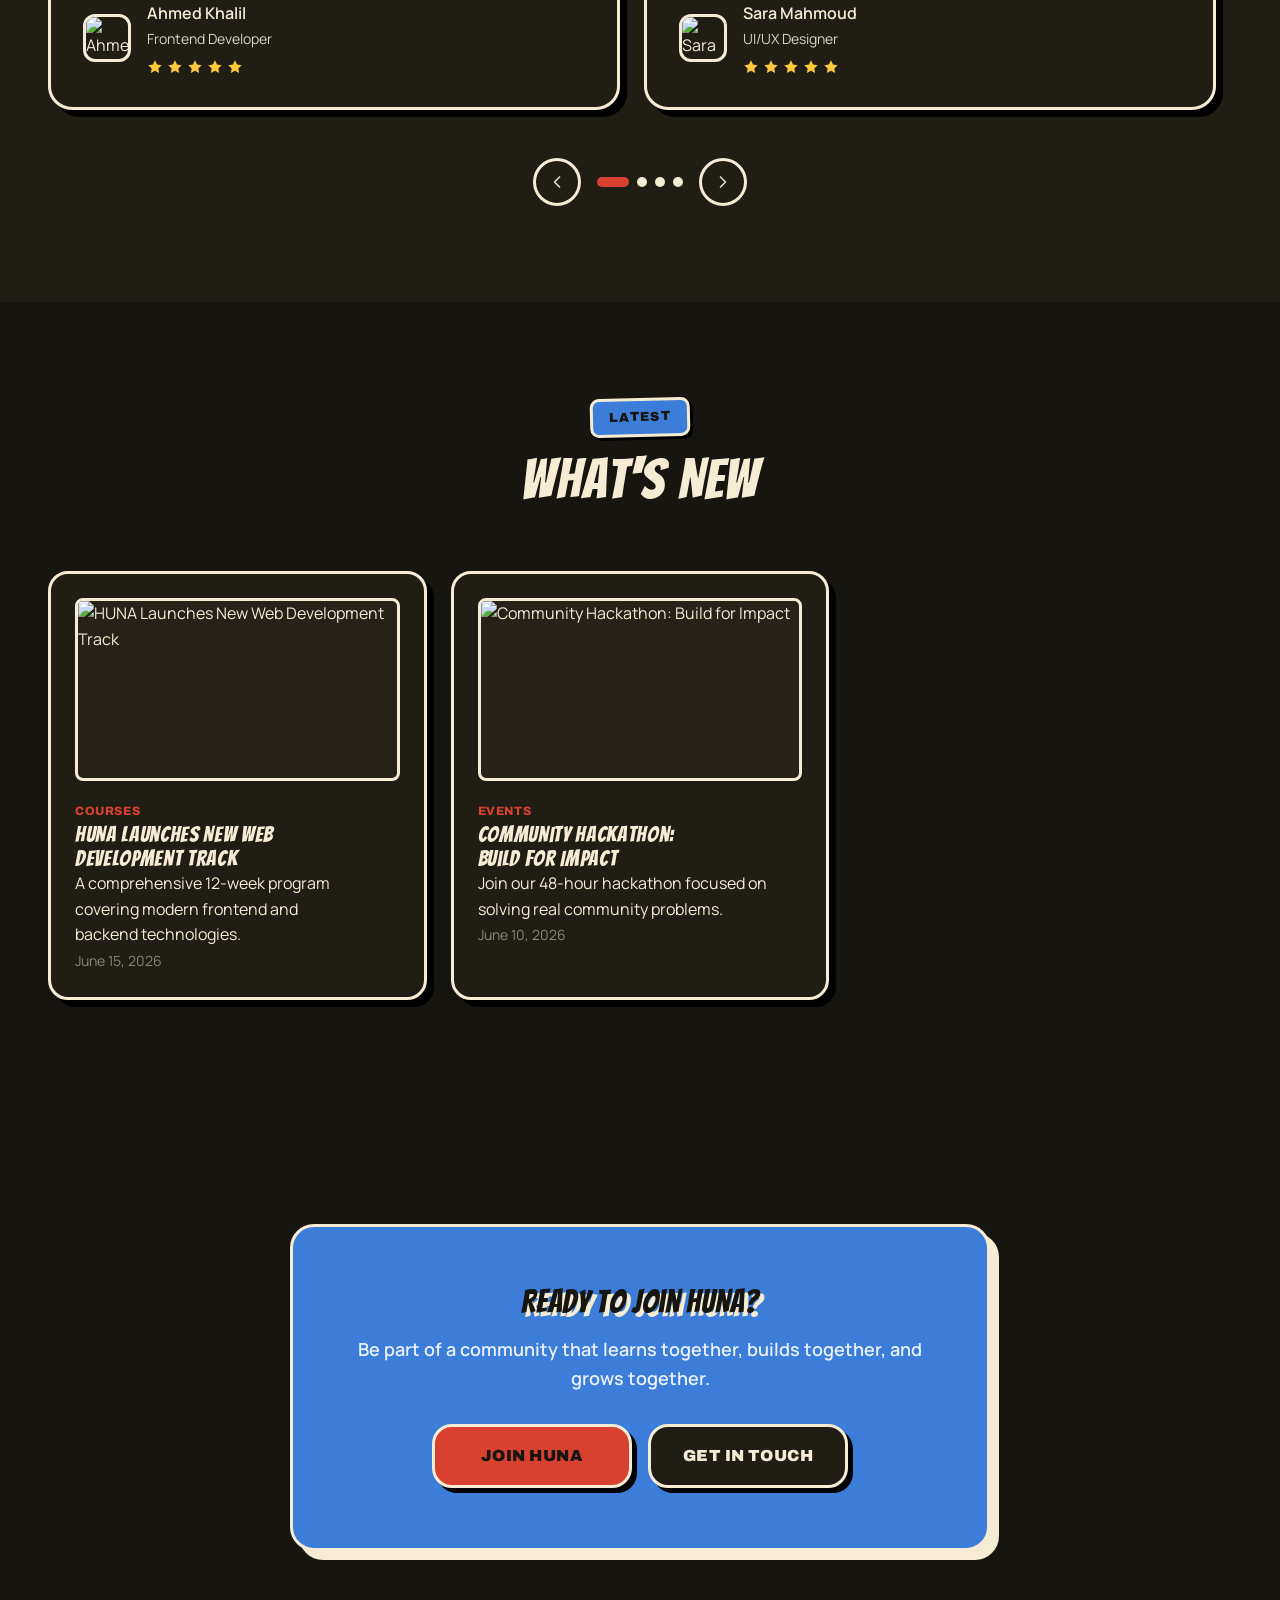
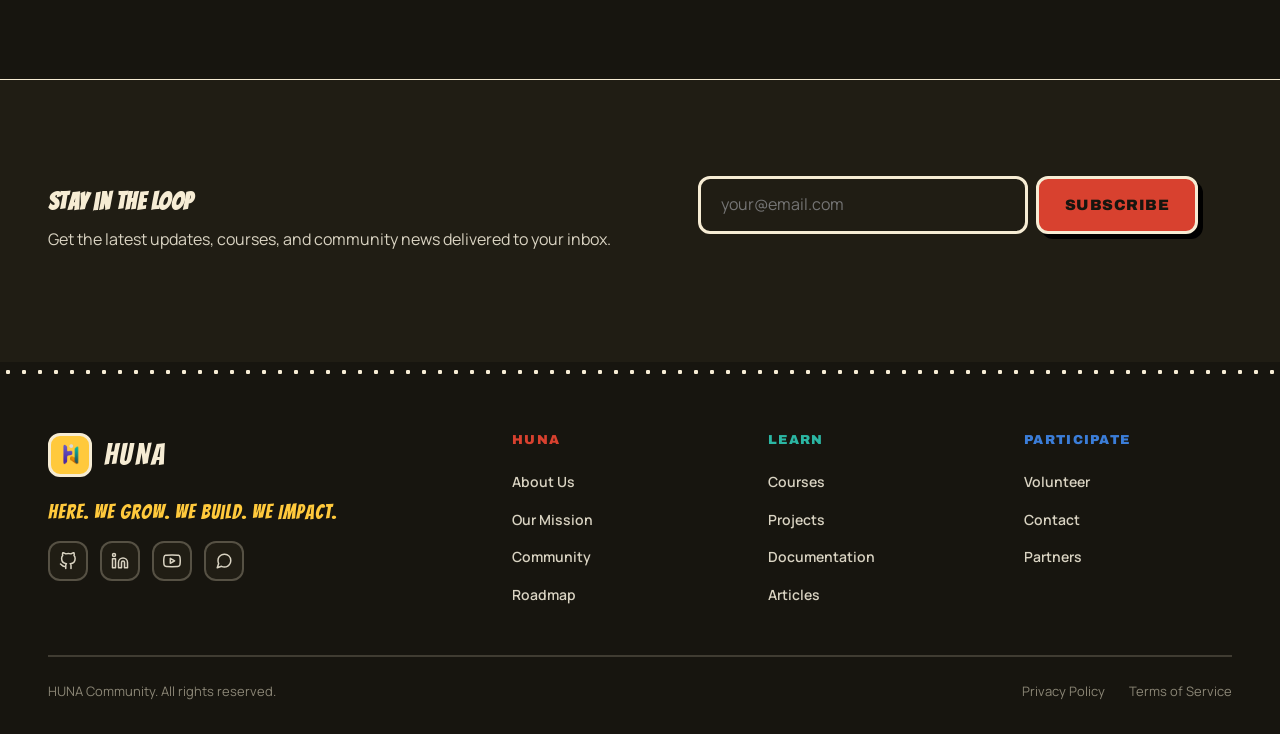
==== commit 403f59d4: "Restyle site to HUNA comic/paper design system, remove Coming Soon gate Reskin the whole site (nav, " ====
--- a/index.html
+++ b/index.html
@@ -2,13 +2,10 @@
 <html lang="en" dir="ltr">
 <head>
 
-  <!-- COMING SOON BLOCK — MUST BE FIRST -->
-  <script src="js/core/coming-soon-redirect.js"></script>
-
   <meta charset="UTF-8">
   <meta name="viewport" content="width=device-width, initial-scale=1.0">
   <meta name="description" content="HUNA — A community where people come together to Learn, Build, and Execute. Here, we grow.">
-  <meta name="theme-color" content="#0D132B">
+  <meta name="theme-color" content="#F1E4C7">
   <meta name="color-scheme" content="dark light">
   
   <title>HUNA — Learn. Build. Execute.</title>
@@ -18,7 +15,7 @@
   <link rel="preconnect" href="https://fonts.gstatic.com" crossorigin>
   
   <!-- Fonts -->
-  <link href="https://fonts.googleapis.com/css2?family=Poppins:wght@300;400;500;600;700;800&family=Noto+Sans+Arabic:wght@300;400;500;600;700;800&display=swap" rel="stylesheet">
+  <link href="https://fonts.googleapis.com/css2?family=Bangers&family=Archivo:wght@600;700;800;900&family=Manrope:wght@400;500;600;700&family=Noto+Sans+Arabic:wght@400;500;600;700&display=swap" rel="stylesheet">
   
   <!-- Favicon -->
   <!-- <link rel="icon" type="image/png" href="/assets/icons/favicon-32x32.png"> -->
@@ -157,21 +154,21 @@
         </div>
         <div class="community-grid">
           <div class="community-card" data-reveal>
-  <div class="card-icon" style="--icon-color: #6A59C4; --icon-color-rgb: 106, 89, 196;">  
+  <div class="card-icon" style="--icon-color: #FFC93C; --icon-color-rgb: 255, 201, 60;">  
               <i data-lucide="book-open"></i>
             </div>
             <h3 data-i18n="pillar_learn">Learning</h3>
             <p data-i18n="pillar_learn_desc">We provide knowledge and skills for personal and professional development.</p>
           </div>
           <div class="community-card" data-reveal>
-  <div class="card-icon" style="--icon-color: #00BBB0; --icon-color-rgb: 0, 187, 176;">
+  <div class="card-icon" style="--icon-color: #2BB6A3; --icon-color-rgb: 43, 182, 163;">
               <i data-lucide="hammer"></i>
             </div>
             <h3 data-i18n="pillar_build">Building</h3>
             <p data-i18n="pillar_build_desc">We connect people and build a strong, supportive community.</p>
           </div>
           <div class="community-card" data-reveal>
-  <div class="card-icon" style="--icon-color: #F99A00; --icon-color-rgb: 249, 154, 0;">
+  <div class="card-icon" style="--icon-color: #EE8C4C; --icon-color-rgb: 238, 140, 76;">
               <i data-lucide="zap"></i>
             </div>
             <h3 data-i18n="pillar_execute">Execution</h3>
--- a/css/main.css
+++ b/css/main.css
@@ -274,7 +274,7 @@
 
 /* FAQ Accordion */
 .accordion-item {
-  border: 1px solid var(--border-primary);
+  border: 3px solid var(--border-primary);
   border-radius: var(--radius-lg);
   overflow: hidden;
   margin-bottom: var(--space-4);
